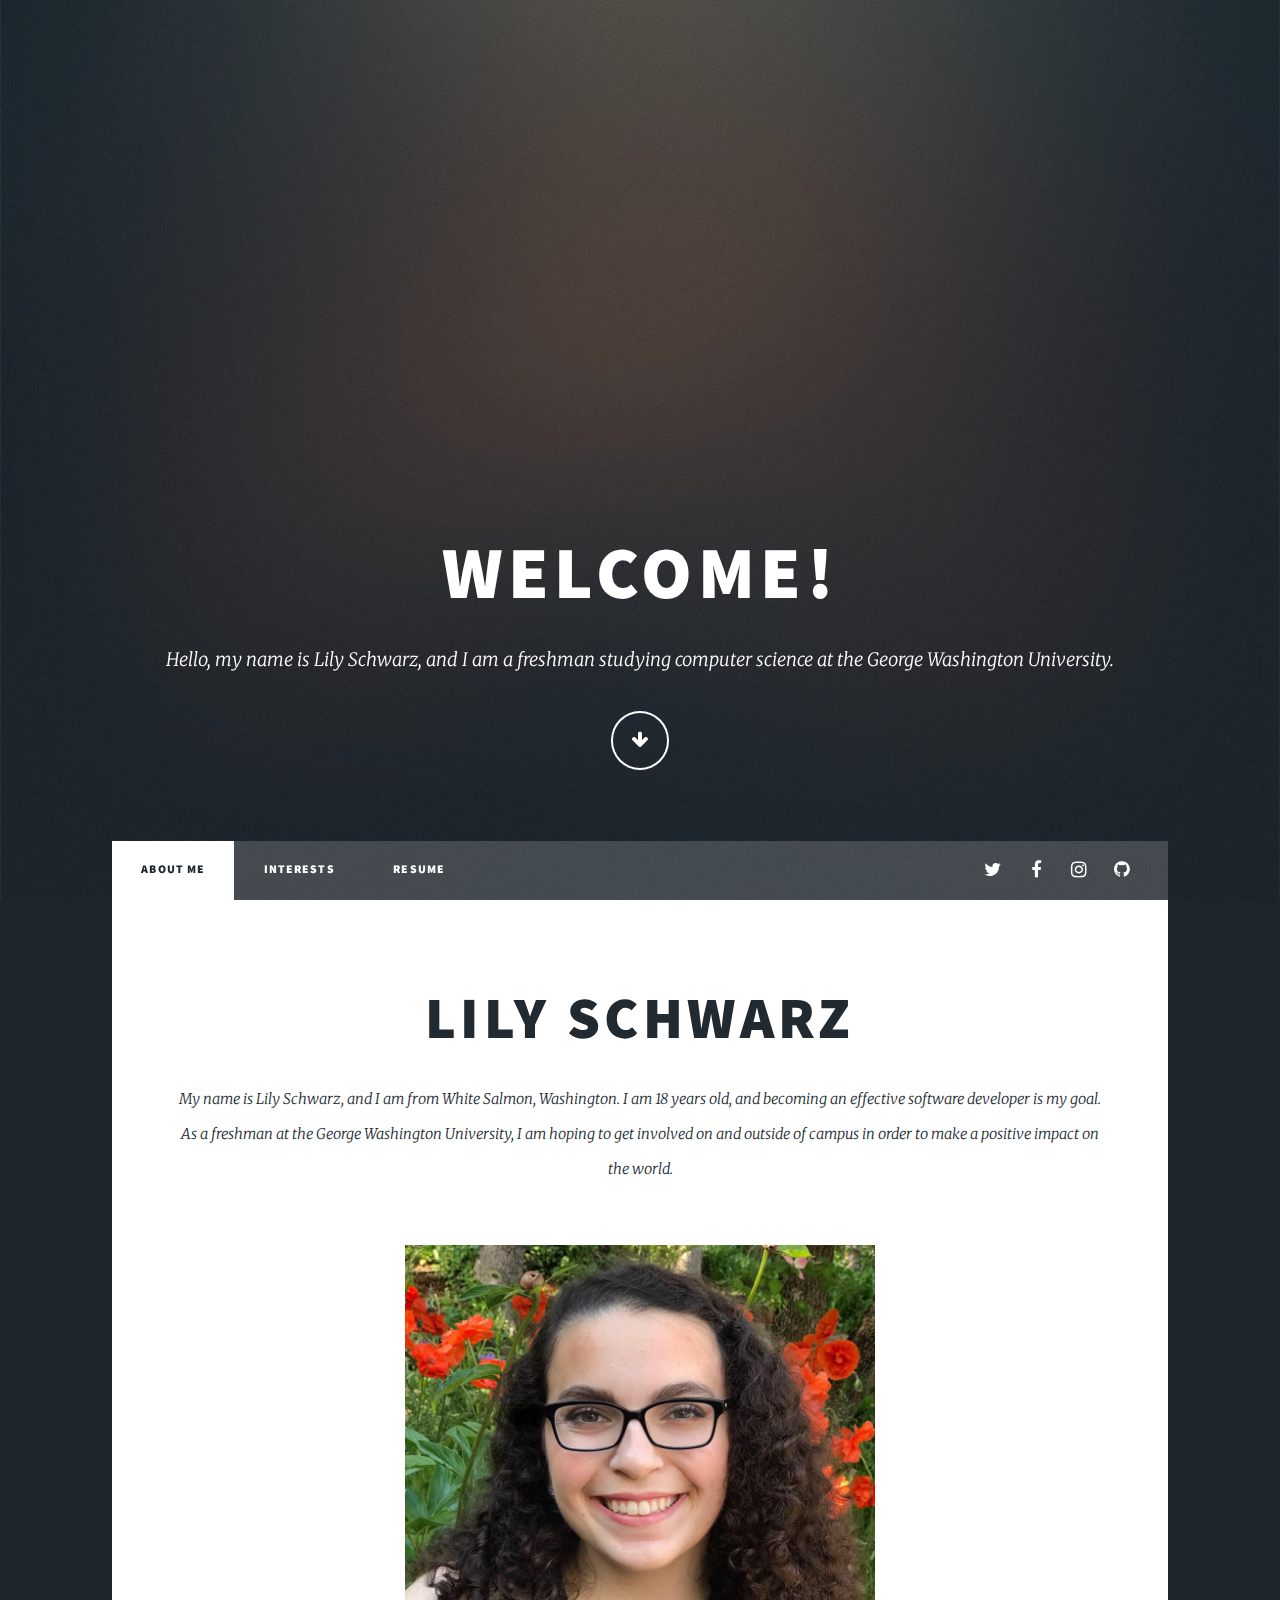
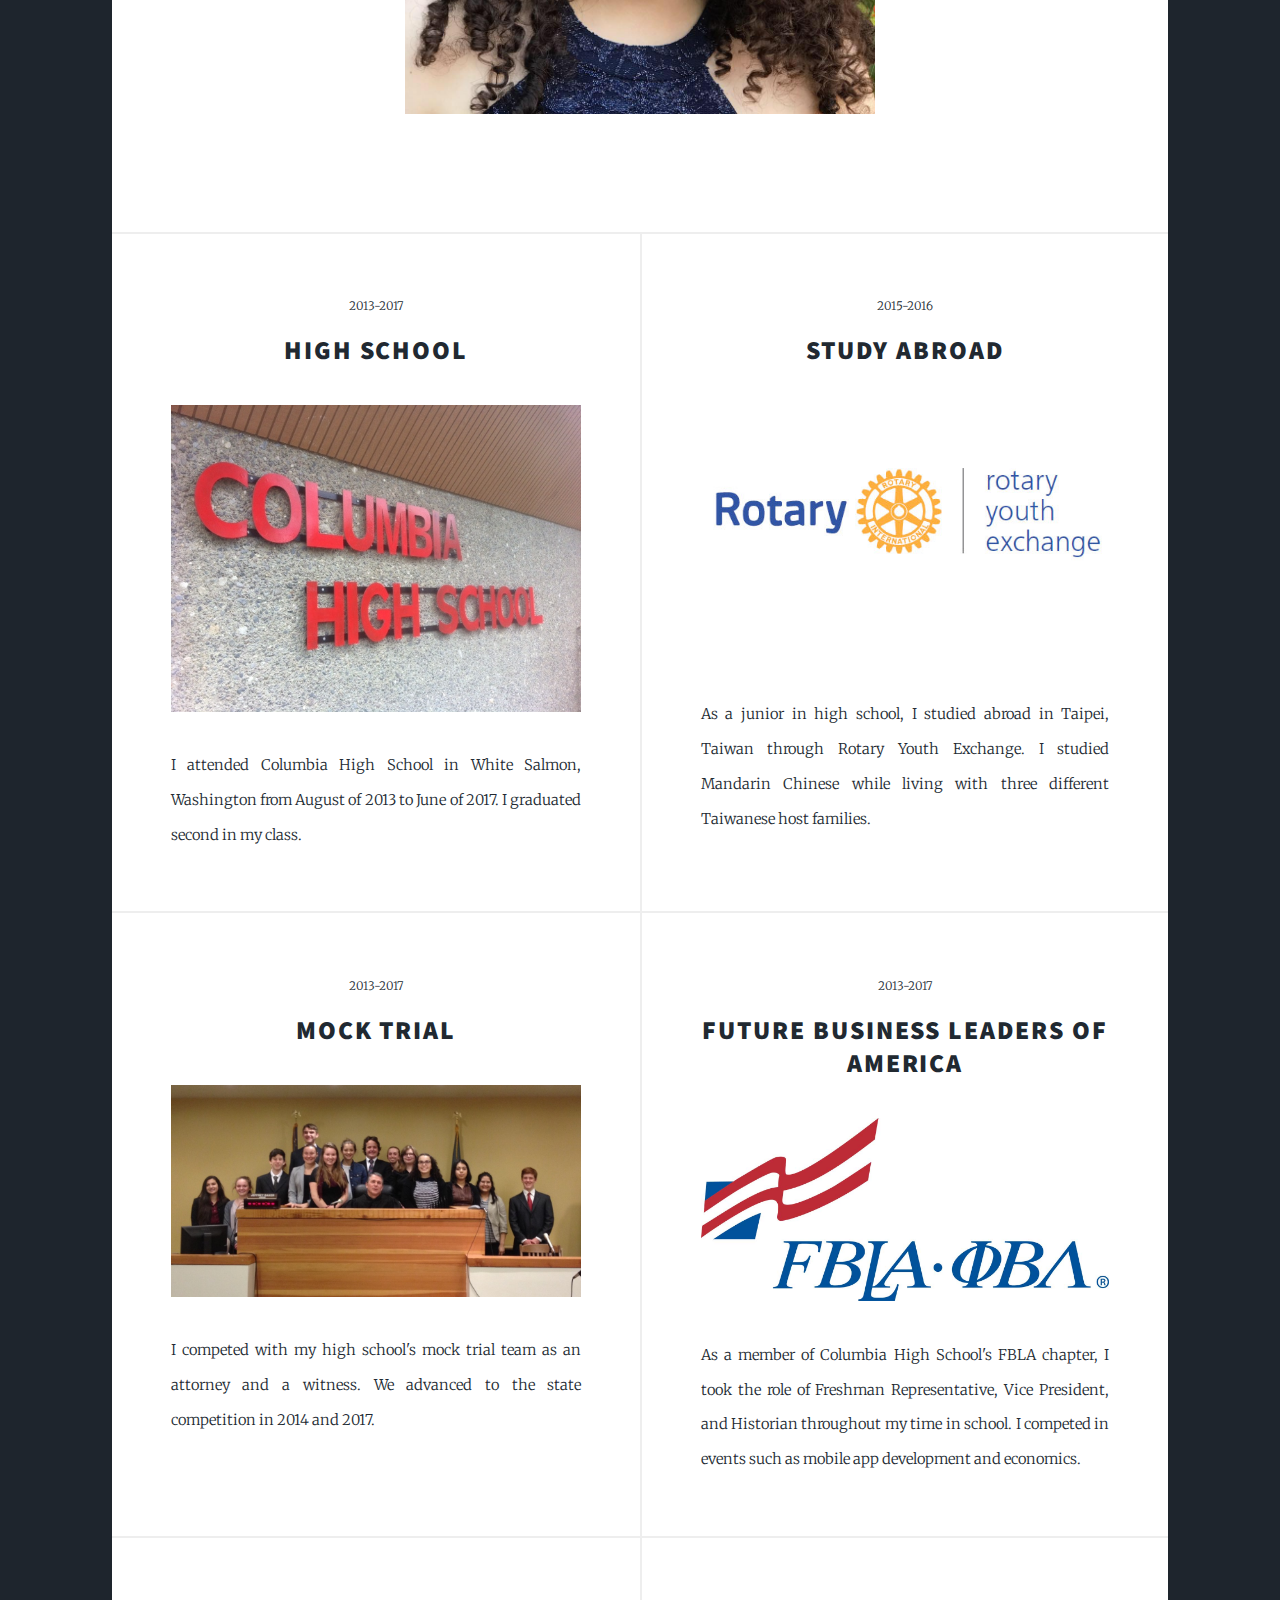
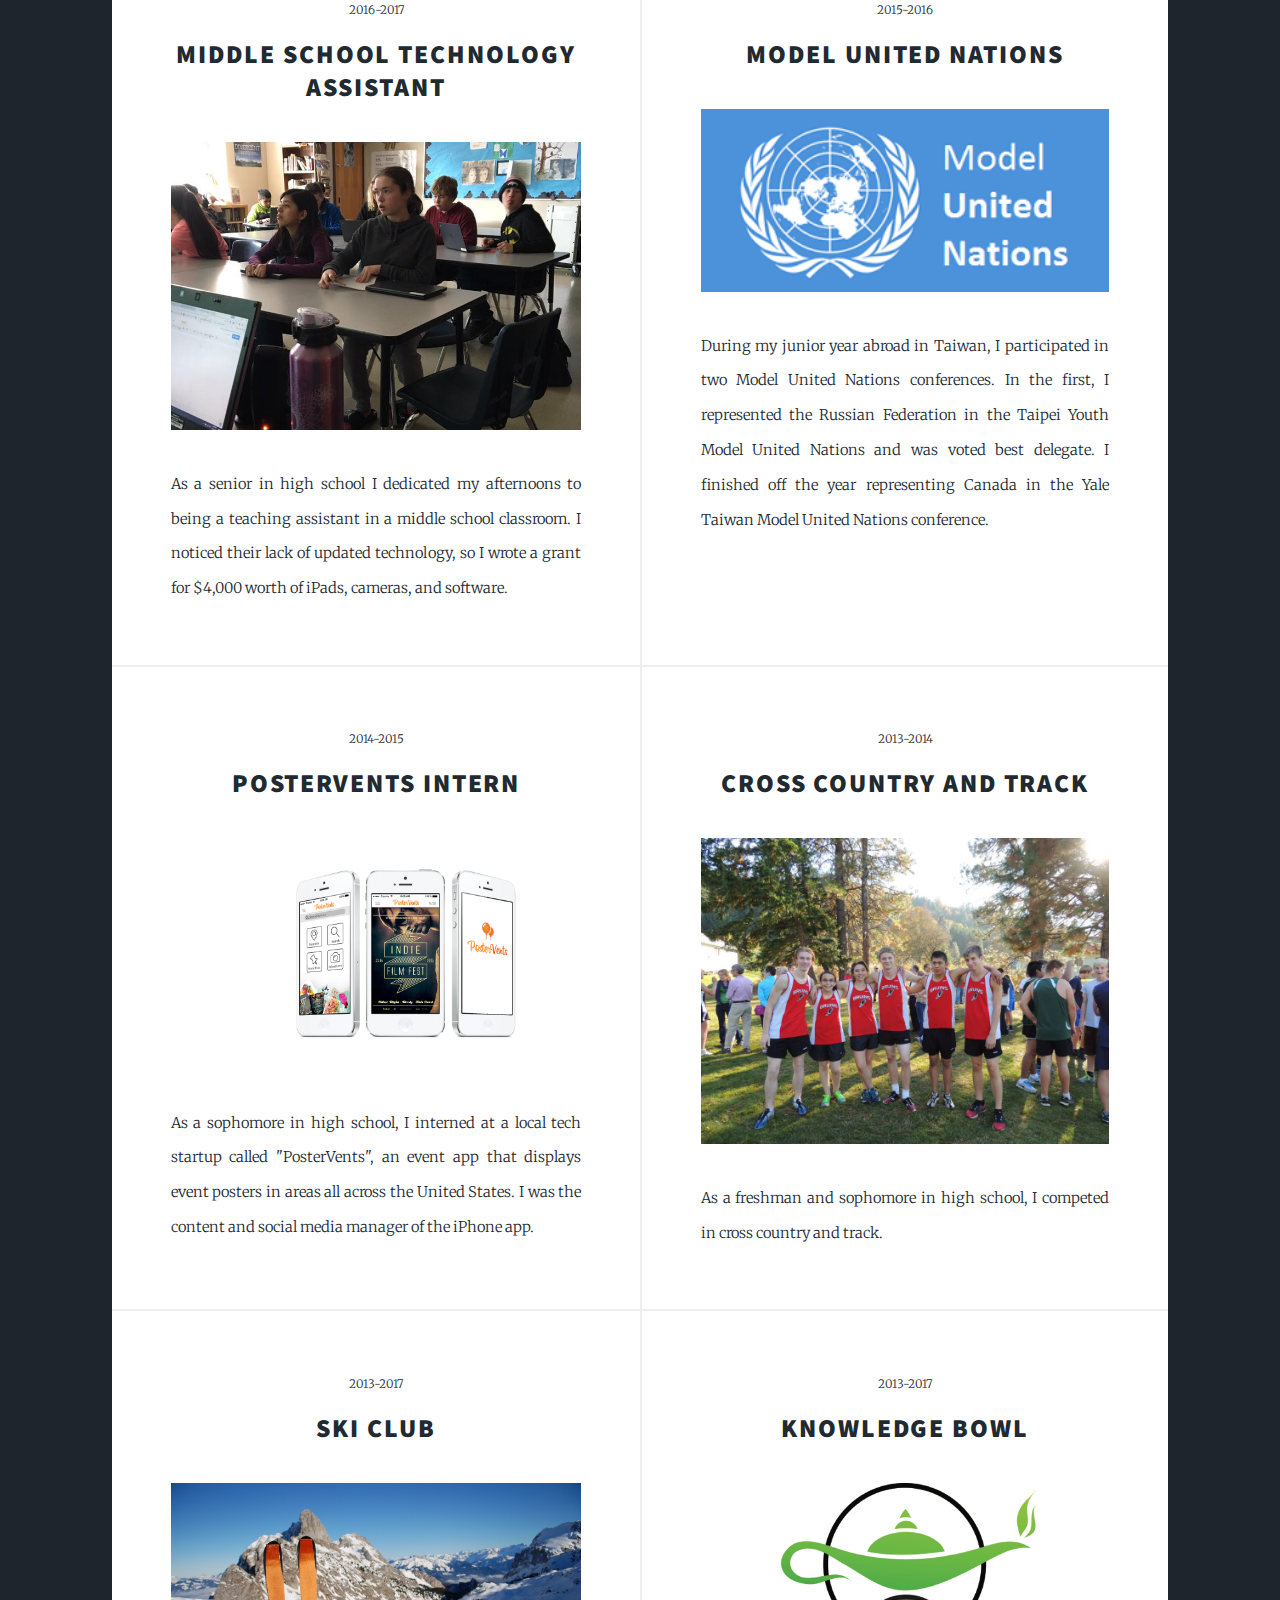
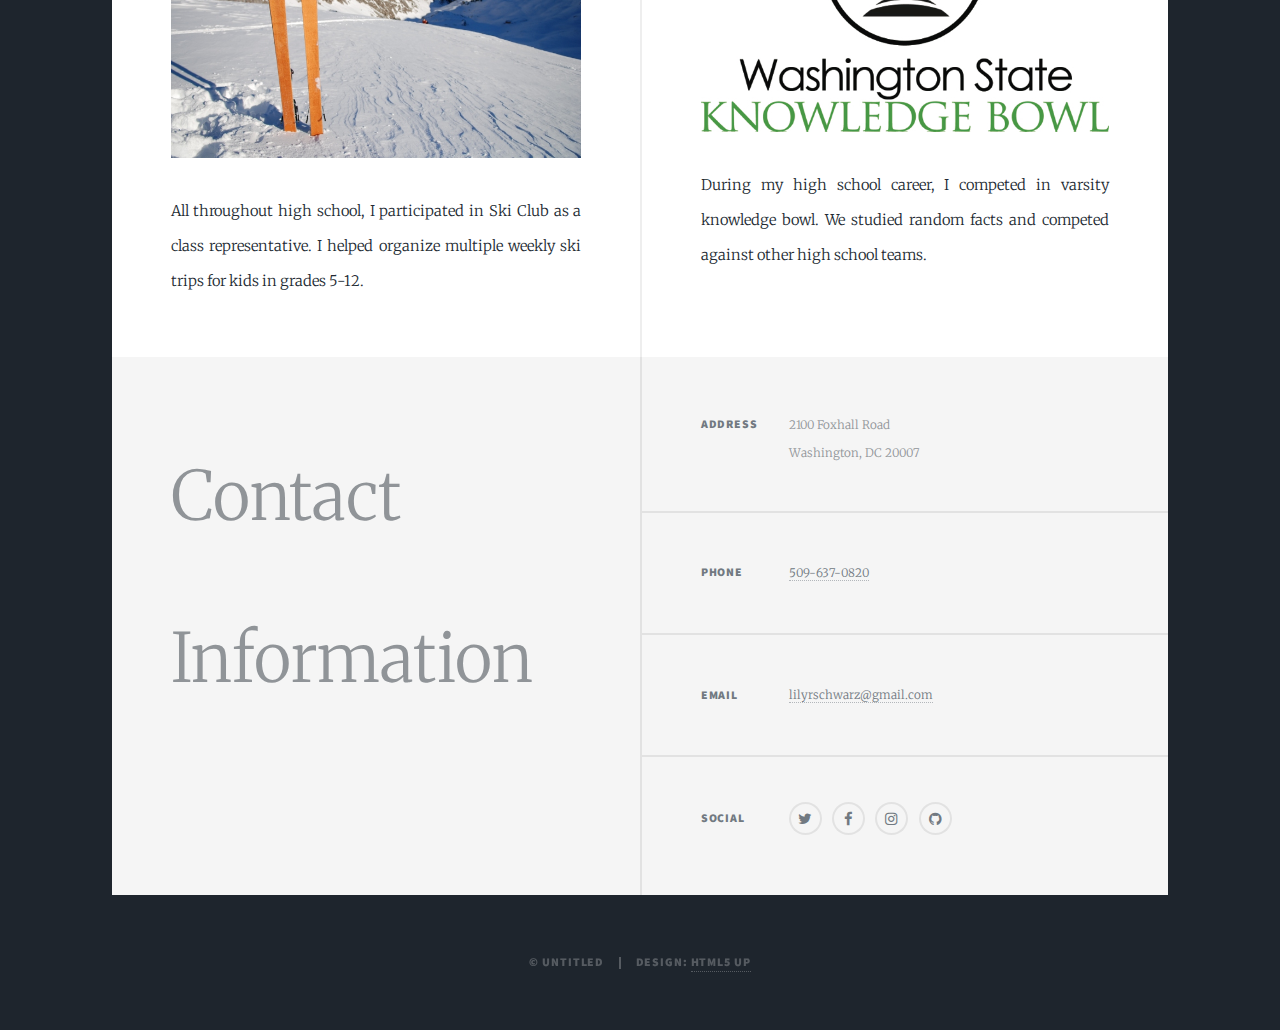
==== html5up-massively/index.html @ 1a3a8f2e "First Website Upload" ====
<!DOCTYPE HTML>
<!--
	Massively by HTML5 UP
	html5up.net | @ajlkn
	Free for personal and commercial use under the CCA 3.0 license (html5up.net/license)
-->
<html>
	<head>
		<title>Lily Schwarz</title>
		<meta charset="utf-8" />
		<meta name="viewport" content="width=device-width, initial-scale=1, user-scalable=no" />
		<link rel="stylesheet" href="assets/css/main.css" />
		<noscript><link rel="stylesheet" href="assets/css/noscript.css" /></noscript>
		
				
	</head>
	<body class="is-loading">

		<!-- Wrapper -->
			<div id="wrapper" class="fade-in">

				<!-- Intro -->
					<div id="intro">
						<h1>Welcome!</h1>
						<p>Hello, my name is Lily Schwarz, and I am a freshman studying computer science at the George Washington University.<a href="https://html5up.net/license"></a></p>
						<ul class="actions">
							<li><a href="#header" class="button icon solo fa-arrow-down scrolly">Continue</a></li>
						</ul>
					</div>

				<!-- Header -->
					<header id="header">
						<a href="index.html" class="logo">Who am I?</a>
					</header>

				<!-- Nav -->
					<nav id="nav">
						<ul class="links">
							<li class="active"><a href="index.html">About Me</a></li>
							<li><a href="generic.html">Interests</a></li>
							<li><a href="elements.html">Resume</a></li>
						</ul>
						<ul class="icons">
							<li><a href="https://twitter.com/lilyrschwarz" class="icon fa-twitter"><span class="label">Twitter</span></a></li>
							<li><a href="https://www.facebook.com/lily.schwarz.35" class="icon fa-facebook"><span class="label">Facebook</span></a></li>
							<li><a href="https://www.instagram.com/lilyrschwarz/?hl=en" class="icon fa-instagram"><span class="label">Instagram</span></a></li>
							<li><a href="https://github.com/lilyrschwarz" class="icon fa-github"><span class="label">GitHub</span></a></li>
						</ul>
					</nav>

				<!-- Main -->
					<div id="main">

						<!-- Featured Post -->
							<article class="post featured">
								<header class="major">
									<!--<span class="date">September, 2017</span>-->
									<h2><a href="#">Lily Schwarz</a></h2>
									<p>My name is Lily Schwarz, and I am from White Salmon, Washington. I am 18 years old, and becoming an effective software developer is my goal. As a freshman at the George Washington University, I am hoping to get involved on and outside of campus in order to make a positive impact on the world. </p>
								</header>
								<a class="image main"><img src="images/18555902_1770286959654144_8986091150123698591_n.jpg" /></a>
								<ul class="actions">
								</ul>
							</article>

						<!-- Posts -->
							<section class="posts">
								<article>
									<header>
										<span class="date">2013-2017</span>
										<h2><a href="http://columbia.wsvsd.org/">High School</a></h2>
									</header>
									<a href="http://columbia.wsvsd.org/" class="image fit"><img src="images/ColumbiaHighSchool.jpg"  /></a>
									<p>I attended Columbia High School in White Salmon, Washington from August of 2013 to June of 2017. I graduated second in my class.</p>
									<!--<ul class="actions">
										<li><a href="#" class="button">Full Story</a></li>
									</ul>-->
								</article>
								<article>
									<header>
										<span class="date">2015-2016</span>
										<h2><a href="https://www.rotary.org/en/our-programs/youth-exchanges">Study Abroad</a></h2>
									</header>
									<p><br></p>
									<a href="https://www.rotary.org/en/our-programs/youth-exchanges" class="image fit"><img src="images/new-branding-thin.jpg" /></a>
									<p><br><br></p>
									<p>As a junior in high school, I studied abroad in Taipei, Taiwan through Rotary Youth Exchange. I studied Mandarin Chinese while living with three different Taiwanese host families.</p>
									<!--<ul class="actions">
										<li><a href="#" class="button">Full Story</a></li>
									</ul>-->
								</article>
								<article>
									<header>
										<span class="date">2013-2017</span>
										<h2><a >Mock Trial</h2>
									</header>
									<a  class="image fit"><img src="images/MockTrialGroup.jpg" /></a>
									<p>I competed with my high school's mock trial team as an attorney and a witness. We advanced to the state competition in 2014 and 2017.</p>
									<!--<ul class="actions">
										<li><a href="#" class="button">Full Story</a></li>
									</ul>-->
								</article>
								<article>
									<header>
										<span class="date">2013-2017</span>
										<h2><a>Future Business Leaders of America</a></h2>
									</header>
									<a class="image fit"><img src="images/FBLA-PBL-Full-Color-web.jpg" /></a>
									<p>As a member of Columbia High School's FBLA chapter, I took the role of Freshman Representative, Vice President, and Historian throughout my time in school. I competed in events such as mobile app development and economics.</p>
									<!--<ul class="actions">
										<li><a href="#" class="button">Full Story</a></li>
									</ul>-->
								</article>
								<article>
									<header>
										<span class="date">2016-2017</span>
										<h2><a>Middle School Technology Assistant</a></h2>
									</header>
									<a  class="image fit"><img src="images/middleschoolteaching.jpg" alt="" /></a>
									<p>As a senior in high school I dedicated my afternoons to being a teaching assistant in a middle school classroom. I noticed their lack of updated technology, so I wrote a grant for $4,000 worth of iPads, cameras, and software.</p>
									<!--<ul class="actions">
										<li><a href="#" class="button">Full Story</a></li>
									</ul>-->
								</article>
								<article>
									<header>
										<span class="date">2015-2016</span>
										<h2><a >Model United Nations</a></h2>
									</header>
									<p></p>
									<a  class="image fit"><img src="images/united-nations.png" alt="" /></a>
									<p><p>
									<p>During my junior year abroad in Taiwan, I participated in two Model United Nations conferences. In the first, I represented the Russian Federation in the Taipei Youth Model United Nations and was voted best delegate. I finished off the year representing Canada in the Yale Taiwan Model United Nations conference.</p>
									<!--<ul class="actions">
										<li><a href="#" class="button">Full Story</a></li>
									</ul>-->
								</article>
								<article>
									<header>
										<span class="date">2014-2015</span>
										<h2><a >PosterVents Intern</h2>
									</header>
									<a  class="image fit"><img src="images/PosterVentspic.jpg" /></a>
									<p>As a sophomore in high school, I interned at a local tech startup called "PosterVents", an event app that displays event posters in areas all across the United States. I was the content and social media manager of the iPhone app.</p>
									<!--<ul class="actions">
										<li><a href="#" class="button">Full Story</a></li>
									</ul>-->
								</article>
								<article>
									<header>
										<span class="date">2013-2014</span>
										<h2><a>Cross Country and Track</a></h2>
									</header>
									<a class="image fit"><img src="images/IMG_9644.jpg" /></a>
									<p>As a freshman and sophomore in high school, I competed in cross country and track.</p>
									<!--<ul class="actions">
										<li><a href="#" class="button">Full Story</a></li>
									</ul>-->
								</article>
									<article>
									<header>
										<span class="date">2013-2017</span>
										<h2><a >Ski Club</h2>
									</header>
									<a  class="image fit"><img src="images/3474060156_db80e4c3f0_o.jpg" /></a>
									<p>All throughout high school, I participated in Ski Club as a class representative. I helped organize multiple weekly ski trips for kids in grades 5-12.</p>
									<!--<ul class="actions">
										<li><a href="#" class="button">Full Story</a></li>
									</ul>-->
								</article>
								<article>
									<header>
										<span class="date">2013-2017</span>
										<h2><a>Knowledge Bowl</a></h2>
									</header>
									<a class="image fit"><img src="images/WA_State_KB_Logo.jpg" /></a>
									<p>During my high school career, I competed in varsity knowledge bowl. We studied random facts and competed against other high school teams.</p>
									<!--<ul class="actions">
										<li><a href="#" class="button">Full Story</a></li>
									</ul>-->
								</article>
							</section>

						

					</div>

				<!-- Footer -->
					<footer id="footer">
						<section>
							<!--<form method="post" action="#">
								<div class="field">
									<label for="name">Name</label>
									<input type="text" name="name" id="name" />
								</div>
								<div class="field" href="mailto:lilyrschwarz@gmail.com>
									<label for="email">Email</label>
									<input type="text" name="email" id="email" />
								</div>
								<div class="field">
									<label for="message">Message</label>
									<textarea name="message" id="message" rows="3"></textarea>
								</div>
								<ul class="actions">
									<li><input type="submit" value="Send Message" /></li>
								</ul>
							</form>-->
							<p style="font-size:68px">Contact<br> Information</p>
						</section>
						<section class="split contact">
							<section class="alt">
								<h3>Address</h3>
								<p>2100 Foxhall Road<br />
								Washington, DC 20007</p>
							</section>
							<section>
								<h3>Phone</h3>
								<p><a href="#">509-637-0820</a></p>
							</section>
							<section>
								<h3>Email</h3>
								<p><a href="#">lilyrschwarz@gmail.com</a></p>
							</section>
							<section>
								<h3>Social</h3>
								<ul class="icons alt">
									<li><a href="https://twitter.com/lilyrschwarz" class="icon alt fa-twitter"><span class="label">Twitter</span></a></li>
									<li><a href="https://www.facebook.com/lily.schwarz.35" class="icon alt fa-facebook"><span class="label">Facebook</span></a></li>
									<li><a href="https://www.instagram.com/lilyrschwarz/?hl=en" class="icon alt fa-instagram"><span class="label">Instagram</span></a></li>
									<li><a href="https://github.com/lilyrschwarz" class="icon alt fa-github"><span class="label">GitHub</span></a></li>
								</ul>
							</section>
						</section>
					</footer>

				<!-- Copyright -->
					<div id="copyright">
						<ul><li>&copy; Untitled</li><li>Design: <a href="https://html5up.net">HTML5 UP</a></li></ul>
					</div>

			</div>

		<!-- Scripts -->
			<script src="assets/js/jquery.min.js"></script>
			<script src="assets/js/jquery.scrollex.min.js"></script>
			<script src="assets/js/jquery.scrolly.min.js"></script>
			<script src="assets/js/skel.min.js"></script>
			<script src="assets/js/util.js"></script>
			<script src="assets/js/main.js"></script>

	</body>
</html>
---- html5up-massively/assets/css/main.css ----
@import url(font-awesome.min.css);
@import url("https://fonts.googleapis.com/css?family=Merriweather:300,700,300italic,700italic|Source+Sans+Pro:900");

/*
	Massively by HTML5 UP
	html5up.net | @ajlkn
	Free for personal and commercial use under the CCA 3.0 license (html5up.net/license)
*/

/* Reset */

	html, body, div, span, applet, object, iframe, h1, h2, h3, h4, h5, h6, p, blockquote, pre, a, abbr, acronym, address, big, cite, code, del, dfn, em, img, ins, kbd, q, s, samp, small, strike, strong, sub, sup, tt, var, b, u, i, center, dl, dt, dd, ol, ul, li, fieldset, form, label, legend, table, caption, tbody, tfoot, thead, tr, th, td, article, aside, canvas, details, embed, figure, figcaption, footer, header, hgroup, menu, nav, output, ruby, section, summary, time, mark, audio, video {
		margin: 0;
		padding: 0;
		border: 0;
		font-size: 100%;
		font: inherit;
		vertical-align: baseline;
	}

	article, aside, details, figcaption, figure, footer, header, hgroup, menu, nav, section {
		display: block;
	}

	body {
		line-height: 1;
	}

	ol, ul {
		list-style: none;
	}

	blockquote, q {
		quotes: none;
	}

	blockquote:before, blockquote:after, q:before, q:after {
		content: '';
		content: none;
	}

	table {
		border-collapse: collapse;
		border-spacing: 0;
	}

	body {
		-webkit-text-size-adjust: none;
	}

/* Box Model */

	*, *:before, *:after {
		-moz-box-sizing: border-box;
		-webkit-box-sizing: border-box;
		box-sizing: border-box;
	}

/* Grid */

	.row {
		border-bottom: solid 1px transparent;
		-moz-box-sizing: border-box;
		-webkit-box-sizing: border-box;
		box-sizing: border-box;
	}

	.row > * {
		float: left;
		-moz-box-sizing: border-box;
		-webkit-box-sizing: border-box;
		box-sizing: border-box;
	}

	.row:after, .row:before {
		content: '';
		display: block;
		clear: both;
		height: 0;
	}

	.row.uniform > * > :first-child {
		margin-top: 0;
	}

	.row.uniform > * > :last-child {
		margin-bottom: 0;
	}

	.row.\30 \25 > * {
		padding: 0 0 0 0rem;
	}

	.row.\30 \25 {
		margin: 0 0 -1px 0rem;
	}

	.row.uniform.\30 \25 > * {
		padding: 0rem 0 0 0rem;
	}

	.row.uniform.\30 \25 {
		margin: 0rem 0 -1px 0rem;
	}

	.row > * {
		padding: 0 0 0 1.5rem;
	}

	.row {
		margin: 0 0 -1px -1.5rem;
	}

	.row.uniform > * {
		padding: 1.5rem 0 0 1.5rem;
	}

	.row.uniform {
		margin: -1.5rem 0 -1px -1.5rem;
	}

	.row.\32 00\25 > * {
		padding: 0 0 0 3rem;
	}

	.row.\32 00\25 {
		margin: 0 0 -1px -3rem;
	}

	.row.uniform.\32 00\25 > * {
		padding: 3rem 0 0 3rem;
	}

	.row.uniform.\32 00\25 {
		margin: -3rem 0 -1px -3rem;
	}

	.row.\31 50\25 > * {
		padding: 0 0 0 2.25rem;
	}

	.row.\31 50\25 {
		margin: 0 0 -1px -2.25rem;
	}

	.row.uniform.\31 50\25 > * {
		padding: 2.25rem 0 0 2.25rem;
	}

	.row.uniform.\31 50\25 {
		margin: -2.25rem 0 -1px -2.25rem;
	}

	.row.\35 0\25 > * {
		padding: 0 0 0 0.75rem;
	}

	.row.\35 0\25 {
		margin: 0 0 -1px -0.75rem;
	}

	.row.uniform.\35 0\25 > * {
		padding: 0.75rem 0 0 0.75rem;
	}

	.row.uniform.\35 0\25 {
		margin: -0.75rem 0 -1px -0.75rem;
	}

	.row.\32 5\25 > * {
		padding: 0 0 0 0.375rem;
	}

	.row.\32 5\25 {
		margin: 0 0 -1px -0.375rem;
	}

	.row.uniform.\32 5\25 > * {
		padding: 0.375rem 0 0 0.375rem;
	}

	.row.uniform.\32 5\25 {
		margin: -0.375rem 0 -1px -0.375rem;
	}

	.\31 2u, .\31 2u\24 {
		width: 100%;
		clear: none;
		margin-left: 0;
	}

	.\31 1u, .\31 1u\24 {
		width: 91.6666666667%;
		clear: none;
		margin-left: 0;
	}

	.\31 0u, .\31 0u\24 {
		width: 83.3333333333%;
		clear: none;
		margin-left: 0;
	}

	.\39 u, .\39 u\24 {
		width: 75%;
		clear: none;
		margin-left: 0;
	}

	.\38 u, .\38 u\24 {
		width: 66.6666666667%;
		clear: none;
		margin-left: 0;
	}

	.\37 u, .\37 u\24 {
		width: 58.3333333333%;
		clear: none;
		margin-left: 0;
	}

	.\36 u, .\36 u\24 {
		width: 50%;
		clear: none;
		margin-left: 0;
	}

	.\35 u, .\35 u\24 {
		width: 41.6666666667%;
		clear: none;
		margin-left: 0;
	}

	.\34 u, .\34 u\24 {
		width: 33.3333333333%;
		clear: none;
		margin-left: 0;
	}

	.\33 u, .\33 u\24 {
		width: 25%;
		clear: none;
		margin-left: 0;
	}

	.\32 u, .\32 u\24 {
		width: 16.6666666667%;
		clear: none;
		margin-left: 0;
	}

	.\31 u, .\31 u\24 {
		width: 8.3333333333%;
		clear: none;
		margin-left: 0;
	}

	.\31 2u\24 + *,
	.\31 1u\24 + *,
	.\31 0u\24 + *,
	.\39 u\24 + *,
	.\38 u\24 + *,
	.\37 u\24 + *,
	.\36 u\24 + *,
	.\35 u\24 + *,
	.\34 u\24 + *,
	.\33 u\24 + *,
	.\32 u\24 + *,
	.\31 u\24 + * {
		clear: left;
	}

	.\-11u {
		margin-left: 91.66667%;
	}

	.\-10u {
		margin-left: 83.33333%;
	}

	.\-9u {
		margin-left: 75%;
	}

	.\-8u {
		margin-left: 66.66667%;
	}

	.\-7u {
		margin-left: 58.33333%;
	}

	.\-6u {
		margin-left: 50%;
	}

	.\-5u {
		margin-left: 41.66667%;
	}

	.\-4u {
		margin-left: 33.33333%;
	}

	.\-3u {
		margin-left: 25%;
	}

	.\-2u {
		margin-left: 16.66667%;
	}

	.\-1u {
		margin-left: 8.33333%;
	}

	@media screen and (max-width: 1680px) {

		.row > * {
			padding: 0 0 0 1.5rem;
		}

		.row {
			margin: 0 0 -1px -1.5rem;
		}

		.row.uniform > * {
			padding: 1.5rem 0 0 1.5rem;
		}

		.row.uniform {
			margin: -1.5rem 0 -1px -1.5rem;
		}

		.row.\32 00\25 > * {
			padding: 0 0 0 3rem;
		}

		.row.\32 00\25 {
			margin: 0 0 -1px -3rem;
		}

		.row.uniform.\32 00\25 > * {
			padding: 3rem 0 0 3rem;
		}

		.row.uniform.\32 00\25 {
			margin: -3rem 0 -1px -3rem;
		}

		.row.\31 50\25 > * {
			padding: 0 0 0 2.25rem;
		}

		.row.\31 50\25 {
			margin: 0 0 -1px -2.25rem;
		}

		.row.uniform.\31 50\25 > * {
			padding: 2.25rem 0 0 2.25rem;
		}

		.row.uniform.\31 50\25 {
			margin: -2.25rem 0 -1px -2.25rem;
		}

		.row.\35 0\25 > * {
			padding: 0 0 0 0.75rem;
		}

		.row.\35 0\25 {
			margin: 0 0 -1px -0.75rem;
		}

		.row.uniform.\35 0\25 > * {
			padding: 0.75rem 0 0 0.75rem;
		}

		.row.uniform.\35 0\25 {
			margin: -0.75rem 0 -1px -0.75rem;
		}

		.row.\32 5\25 > * {
			padding: 0 0 0 0.375rem;
		}

		.row.\32 5\25 {
			margin: 0 0 -1px -0.375rem;
		}

		.row.uniform.\32 5\25 > * {
			padding: 0.375rem 0 0 0.375rem;
		}

		.row.uniform.\32 5\25 {
			margin: -0.375rem 0 -1px -0.375rem;
		}

		.\31 2u\28xlarge\29, .\31 2u\24\28xlarge\29 {
			width: 100%;
			clear: none;
			margin-left: 0;
		}

		.\31 1u\28xlarge\29, .\31 1u\24\28xlarge\29 {
			width: 91.6666666667%;
			clear: none;
			margin-left: 0;
		}

		.\31 0u\28xlarge\29, .\31 0u\24\28xlarge\29 {
			width: 83.3333333333%;
			clear: none;
			margin-left: 0;
		}

		.\39 u\28xlarge\29, .\39 u\24\28xlarge\29 {
			width: 75%;
			clear: none;
			margin-left: 0;
		}

		.\38 u\28xlarge\29, .\38 u\24\28xlarge\29 {
			width: 66.6666666667%;
			clear: none;
			margin-left: 0;
		}

		.\37 u\28xlarge\29, .\37 u\24\28xlarge\29 {
			width: 58.3333333333%;
			clear: none;
			margin-left: 0;
		}

		.\36 u\28xlarge\29, .\36 u\24\28xlarge\29 {
			width: 50%;
			clear: none;
			margin-left: 0;
		}

		.\35 u\28xlarge\29, .\35 u\24\28xlarge\29 {
			width: 41.6666666667%;
			clear: none;
			margin-left: 0;
		}

		.\34 u\28xlarge\29, .\34 u\24\28xlarge\29 {
			width: 33.3333333333%;
			clear: none;
			margin-left: 0;
		}

		.\33 u\28xlarge\29, .\33 u\24\28xlarge\29 {
			width: 25%;
			clear: none;
			margin-left: 0;
		}

		.\32 u\28xlarge\29, .\32 u\24\28xlarge\29 {
			width: 16.6666666667%;
			clear: none;
			margin-left: 0;
		}

		.\31 u\28xlarge\29, .\31 u\24\28xlarge\29 {
			width: 8.3333333333%;
			clear: none;
			margin-left: 0;
		}

		.\31 2u\24\28xlarge\29 + *,
		.\31 1u\24\28xlarge\29 + *,
		.\31 0u\24\28xlarge\29 + *,
		.\39 u\24\28xlarge\29 + *,
		.\38 u\24\28xlarge\29 + *,
		.\37 u\24\28xlarge\29 + *,
		.\36 u\24\28xlarge\29 + *,
		.\35 u\24\28xlarge\29 + *,
		.\34 u\24\28xlarge\29 + *,
		.\33 u\24\28xlarge\29 + *,
		.\32 u\24\28xlarge\29 + *,
		.\31 u\24\28xlarge\29 + * {
			clear: left;
		}

		.\-11u\28xlarge\29 {
			margin-left: 91.66667%;
		}

		.\-10u\28xlarge\29 {
			margin-left: 83.33333%;
		}

		.\-9u\28xlarge\29 {
			margin-left: 75%;
		}

		.\-8u\28xlarge\29 {
			margin-left: 66.66667%;
		}

		.\-7u\28xlarge\29 {
			margin-left: 58.33333%;
		}

		.\-6u\28xlarge\29 {
			margin-left: 50%;
		}

		.\-5u\28xlarge\29 {
			margin-left: 41.66667%;
		}

		.\-4u\28xlarge\29 {
			margin-left: 33.33333%;
		}

		.\-3u\28xlarge\29 {
			margin-left: 25%;
		}

		.\-2u\28xlarge\29 {
			margin-left: 16.66667%;
		}

		.\-1u\28xlarge\29 {
			margin-left: 8.33333%;
		}

	}

	@media screen and (max-width: 1280px) {

		.row > * {
			padding: 0 0 0 1.5rem;
		}

		.row {
			margin: 0 0 -1px -1.5rem;
		}

		.row.uniform > * {
			padding: 1.5rem 0 0 1.5rem;
		}

		.row.uniform {
			margin: -1.5rem 0 -1px -1.5rem;
		}

		.row.\32 00\25 > * {
			padding: 0 0 0 3rem;
		}

		.row.\32 00\25 {
			margin: 0 0 -1px -3rem;
		}

		.row.uniform.\32 00\25 > * {
			padding: 3rem 0 0 3rem;
		}

		.row.uniform.\32 00\25 {
			margin: -3rem 0 -1px -3rem;
		}

		.row.\31 50\25 > * {
			padding: 0 0 0 2.25rem;
		}

		.row.\31 50\25 {
			margin: 0 0 -1px -2.25rem;
		}

		.row.uniform.\31 50\25 > * {
			padding: 2.25rem 0 0 2.25rem;
		}

		.row.uniform.\31 50\25 {
			margin: -2.25rem 0 -1px -2.25rem;
		}

		.row.\35 0\25 > * {
			padding: 0 0 0 0.75rem;
		}

		.row.\35 0\25 {
			margin: 0 0 -1px -0.75rem;
		}

		.row.uniform.\35 0\25 > * {
			padding: 0.75rem 0 0 0.75rem;
		}

		.row.uniform.\35 0\25 {
			margin: -0.75rem 0 -1px -0.75rem;
		}

		.row.\32 5\25 > * {
			padding: 0 0 0 0.375rem;
		}

		.row.\32 5\25 {
			margin: 0 0 -1px -0.375rem;
		}

		.row.uniform.\32 5\25 > * {
			padding: 0.375rem 0 0 0.375rem;
		}

		.row.uniform.\32 5\25 {
			margin: -0.375rem 0 -1px -0.375rem;
		}

		.\31 2u\28large\29, .\31 2u\24\28large\29 {
			width: 100%;
			clear: none;
			margin-left: 0;
		}

		.\31 1u\28large\29, .\31 1u\24\28large\29 {
			width: 91.6666666667%;
			clear: none;
			margin-left: 0;
		}

		.\31 0u\28large\29, .\31 0u\24\28large\29 {
			width: 83.3333333333%;
			clear: none;
			margin-left: 0;
		}

		.\39 u\28large\29, .\39 u\24\28large\29 {
			width: 75%;
			clear: none;
			margin-left: 0;
		}

		.\38 u\28large\29, .\38 u\24\28large\29 {
			width: 66.6666666667%;
			clear: none;
			margin-left: 0;
		}

		.\37 u\28large\29, .\37 u\24\28large\29 {
			width: 58.3333333333%;
			clear: none;
			margin-left: 0;
		}

		.\36 u\28large\29, .\36 u\24\28large\29 {
			width: 50%;
			clear: none;
			margin-left: 0;
		}

		.\35 u\28large\29, .\35 u\24\28large\29 {
			width: 41.6666666667%;
			clear: none;
			margin-left: 0;
		}

		.\34 u\28large\29, .\34 u\24\28large\29 {
			width: 33.3333333333%;
			clear: none;
			margin-left: 0;
		}

		.\33 u\28large\29, .\33 u\24\28large\29 {
			width: 25%;
			clear: none;
			margin-left: 0;
		}

		.\32 u\28large\29, .\32 u\24\28large\29 {
			width: 16.6666666667%;
			clear: none;
			margin-left: 0;
		}

		.\31 u\28large\29, .\31 u\24\28large\29 {
			width: 8.3333333333%;
			clear: none;
			margin-left: 0;
		}

		.\31 2u\24\28large\29 + *,
		.\31 1u\24\28large\29 + *,
		.\31 0u\24\28large\29 + *,
		.\39 u\24\28large\29 + *,
		.\38 u\24\28large\29 + *,
		.\37 u\24\28large\29 + *,
		.\36 u\24\28large\29 + *,
		.\35 u\24\28large\29 + *,
		.\34 u\24\28large\29 + *,
		.\33 u\24\28large\29 + *,
		.\32 u\24\28large\29 + *,
		.\31 u\24\28large\29 + * {
			clear: left;
		}

		.\-11u\28large\29 {
			margin-left: 91.66667%;
		}

		.\-10u\28large\29 {
			margin-left: 83.33333%;
		}

		.\-9u\28large\29 {
			margin-left: 75%;
		}

		.\-8u\28large\29 {
			margin-left: 66.66667%;
		}

		.\-7u\28large\29 {
			margin-left: 58.33333%;
		}

		.\-6u\28large\29 {
			margin-left: 50%;
		}

		.\-5u\28large\29 {
			margin-left: 41.66667%;
		}

		.\-4u\28large\29 {
			margin-left: 33.33333%;
		}

		.\-3u\28large\29 {
			margin-left: 25%;
		}

		.\-2u\28large\29 {
			margin-left: 16.66667%;
		}

		.\-1u\28large\29 {
			margin-left: 8.33333%;
		}

	}

	@media screen and (max-width: 980px) {

		.row > * {
			padding: 0 0 0 1.5rem;
		}

		.row {
			margin: 0 0 -1px -1.5rem;
		}

		.row.uniform > * {
			padding: 1.5rem 0 0 1.5rem;
		}

		.row.uniform {
			margin: -1.5rem 0 -1px -1.5rem;
		}

		.row.\32 00\25 > * {
			padding: 0 0 0 3rem;
		}

		.row.\32 00\25 {
			margin: 0 0 -1px -3rem;
		}

		.row.uniform.\32 00\25 > * {
			padding: 3rem 0 0 3rem;
		}

		.row.uniform.\32 00\25 {
			margin: -3rem 0 -1px -3rem;
		}

		.row.\31 50\25 > * {
			padding: 0 0 0 2.25rem;
		}

		.row.\31 50\25 {
			margin: 0 0 -1px -2.25rem;
		}

		.row.uniform.\31 50\25 > * {
			padding: 2.25rem 0 0 2.25rem;
		}

		.row.uniform.\31 50\25 {
			margin: -2.25rem 0 -1px -2.25rem;
		}

		.row.\35 0\25 > * {
			padding: 0 0 0 0.75rem;
		}

		.row.\35 0\25 {
			margin: 0 0 -1px -0.75rem;
		}

		.row.uniform.\35 0\25 > * {
			padding: 0.75rem 0 0 0.75rem;
		}

		.row.uniform.\35 0\25 {
			margin: -0.75rem 0 -1px -0.75rem;
		}

		.row.\32 5\25 > * {
			padding: 0 0 0 0.375rem;
		}

		.row.\32 5\25 {
			margin: 0 0 -1px -0.375rem;
		}

		.row.uniform.\32 5\25 > * {
			padding: 0.375rem 0 0 0.375rem;
		}

		.row.uniform.\32 5\25 {
			margin: -0.375rem 0 -1px -0.375rem;
		}

		.\31 2u\28medium\29, .\31 2u\24\28medium\29 {
			width: 100%;
			clear: none;
			margin-left: 0;
		}

		.\31 1u\28medium\29, .\31 1u\24\28medium\29 {
			width: 91.6666666667%;
			clear: none;
			margin-left: 0;
		}

		.\31 0u\28medium\29, .\31 0u\24\28medium\29 {
			width: 83.3333333333%;
			clear: none;
			margin-left: 0;
		}

		.\39 u\28medium\29, .\39 u\24\28medium\29 {
			width: 75%;
			clear: none;
			margin-left: 0;
		}

		.\38 u\28medium\29, .\38 u\24\28medium\29 {
			width: 66.6666666667%;
			clear: none;
			margin-left: 0;
		}

		.\37 u\28medium\29, .\37 u\24\28medium\29 {
			width: 58.3333333333%;
			clear: none;
			margin-left: 0;
		}

		.\36 u\28medium\29, .\36 u\24\28medium\29 {
			width: 50%;
			clear: none;
			margin-left: 0;
		}

		.\35 u\28medium\29, .\35 u\24\28medium\29 {
			width: 41.6666666667%;
			clear: none;
			margin-left: 0;
		}

		.\34 u\28medium\29, .\34 u\24\28medium\29 {
			width: 33.3333333333%;
			clear: none;
			margin-left: 0;
		}

		.\33 u\28medium\29, .\33 u\24\28medium\29 {
			width: 25%;
			clear: none;
			margin-left: 0;
		}

		.\32 u\28medium\29, .\32 u\24\28medium\29 {
			width: 16.6666666667%;
			clear: none;
			margin-left: 0;
		}

		.\31 u\28medium\29, .\31 u\24\28medium\29 {
			width: 8.3333333333%;
			clear: none;
			margin-left: 0;
		}

		.\31 2u\24\28medium\29 + *,
		.\31 1u\24\28medium\29 + *,
		.\31 0u\24\28medium\29 + *,
		.\39 u\24\28medium\29 + *,
		.\38 u\24\28medium\29 + *,
		.\37 u\24\28medium\29 + *,
		.\36 u\24\28medium\29 + *,
		.\35 u\24\28medium\29 + *,
		.\34 u\24\28medium\29 + *,
		.\33 u\24\28medium\29 + *,
		.\32 u\24\28medium\29 + *,
		.\31 u\24\28medium\29 + * {
			clear: left;
		}

		.\-11u\28medium\29 {
			margin-left: 91.66667%;
		}

		.\-10u\28medium\29 {
			margin-left: 83.33333%;
		}

		.\-9u\28medium\29 {
			margin-left: 75%;
		}

		.\-8u\28medium\29 {
			margin-left: 66.66667%;
		}

		.\-7u\28medium\29 {
			margin-left: 58.33333%;
		}

		.\-6u\28medium\29 {
			margin-left: 50%;
		}

		.\-5u\28medium\29 {
			margin-left: 41.66667%;
		}

		.\-4u\28medium\29 {
			margin-left: 33.33333%;
		}

		.\-3u\28medium\29 {
			margin-left: 25%;
		}

		.\-2u\28medium\29 {
			margin-left: 16.66667%;
		}

		.\-1u\28medium\29 {
			margin-left: 8.33333%;
		}

	}

	@media screen and (max-width: 736px) {

		.row > * {
			padding: 0 0 0 1.5rem;
		}

		.row {
			margin: 0 0 -1px -1.5rem;
		}

		.row.uniform > * {
			padding: 1.5rem 0 0 1.5rem;
		}

		.row.uniform {
			margin: -1.5rem 0 -1px -1.5rem;
		}

		.row.\32 00\25 > * {
			padding: 0 0 0 3rem;
		}

		.row.\32 00\25 {
			margin: 0 0 -1px -3rem;
		}

		.row.uniform.\32 00\25 > * {
			padding: 3rem 0 0 3rem;
		}

		.row.uniform.\32 00\25 {
			margin: -3rem 0 -1px -3rem;
		}

		.row.\31 50\25 > * {
			padding: 0 0 0 2.25rem;
		}

		.row.\31 50\25 {
			margin: 0 0 -1px -2.25rem;
		}

		.row.uniform.\31 50\25 > * {
			padding: 2.25rem 0 0 2.25rem;
		}

		.row.uniform.\31 50\25 {
			margin: -2.25rem 0 -1px -2.25rem;
		}

		.row.\35 0\25 > * {
			padding: 0 0 0 0.75rem;
		}

		.row.\35 0\25 {
			margin: 0 0 -1px -0.75rem;
		}

		.row.uniform.\35 0\25 > * {
			padding: 0.75rem 0 0 0.75rem;
		}

		.row.uniform.\35 0\25 {
			margin: -0.75rem 0 -1px -0.75rem;
		}

		.row.\32 5\25 > * {
			padding: 0 0 0 0.375rem;
		}

		.row.\32 5\25 {
			margin: 0 0 -1px -0.375rem;
		}

		.row.uniform.\32 5\25 > * {
			padding: 0.375rem 0 0 0.375rem;
		}

		.row.uniform.\32 5\25 {
			margin: -0.375rem 0 -1px -0.375rem;
		}

		.\31 2u\28small\29, .\31 2u\24\28small\29 {
			width: 100%;
			clear: none;
			margin-left: 0;
		}

		.\31 1u\28small\29, .\31 1u\24\28small\29 {
			width: 91.6666666667%;
			clear: none;
			margin-left: 0;
		}

		.\31 0u\28small\29, .\31 0u\24\28small\29 {
			width: 83.3333333333%;
			clear: none;
			margin-left: 0;
		}

		.\39 u\28small\29, .\39 u\24\28small\29 {
			width: 75%;
			clear: none;
			margin-left: 0;
		}

		.\38 u\28small\29, .\38 u\24\28small\29 {
			width: 66.6666666667%;
			clear: none;
			margin-left: 0;
		}

		.\37 u\28small\29, .\37 u\24\28small\29 {
			width: 58.3333333333%;
			clear: none;
			margin-left: 0;
		}

		.\36 u\28small\29, .\36 u\24\28small\29 {
			width: 50%;
			clear: none;
			margin-left: 0;
		}

		.\35 u\28small\29, .\35 u\24\28small\29 {
			width: 41.6666666667%;
			clear: none;
			margin-left: 0;
		}

		.\34 u\28small\29, .\34 u\24\28small\29 {
			width: 33.3333333333%;
			clear: none;
			margin-left: 0;
		}

		.\33 u\28small\29, .\33 u\24\28small\29 {
			width: 25%;
			clear: none;
			margin-left: 0;
		}

		.\32 u\28small\29, .\32 u\24\28small\29 {
			width: 16.6666666667%;
			clear: none;
			margin-left: 0;
		}

		.\31 u\28small\29, .\31 u\24\28small\29 {
			width: 8.3333333333%;
			clear: none;
			margin-left: 0;
		}

		.\31 2u\24\28small\29 + *,
		.\31 1u\24\28small\29 + *,
		.\31 0u\24\28small\29 + *,
		.\39 u\24\28small\29 + *,
		.\38 u\24\28small\29 + *,
		.\37 u\24\28small\29 + *,
		.\36 u\24\28small\29 + *,
		.\35 u\24\28small\29 + *,
		.\34 u\24\28small\29 + *,
		.\33 u\24\28small\29 + *,
		.\32 u\24\28small\29 + *,
		.\31 u\24\28small\29 + * {
			clear: left;
		}

		.\-11u\28small\29 {
			margin-left: 91.66667%;
		}

		.\-10u\28small\29 {
			margin-left: 83.33333%;
		}

		.\-9u\28small\29 {
			margin-left: 75%;
		}

		.\-8u\28small\29 {
			margin-left: 66.66667%;
		}

		.\-7u\28small\29 {
			margin-left: 58.33333%;
		}

		.\-6u\28small\29 {
			margin-left: 50%;
		}

		.\-5u\28small\29 {
			margin-left: 41.66667%;
		}

		.\-4u\28small\29 {
			margin-left: 33.33333%;
		}

		.\-3u\28small\29 {
			margin-left: 25%;
		}

		.\-2u\28small\29 {
			margin-left: 16.66667%;
		}

		.\-1u\28small\29 {
			margin-left: 8.33333%;
		}

	}

	@media screen and (max-width: 480px) {

		.row > * {
			padding: 0 0 0 1.5rem;
		}

		.row {
			margin: 0 0 -1px -1.5rem;
		}

		.row.uniform > * {
			padding: 1.5rem 0 0 1.5rem;
		}

		.row.uniform {
			margin: -1.5rem 0 -1px -1.5rem;
		}

		.row.\32 00\25 > * {
			padding: 0 0 0 3rem;
		}

		.row.\32 00\25 {
			margin: 0 0 -1px -3rem;
		}

		.row.uniform.\32 00\25 > * {
			padding: 3rem 0 0 3rem;
		}

		.row.uniform.\32 00\25 {
			margin: -3rem 0 -1px -3rem;
		}

		.row.\31 50\25 > * {
			padding: 0 0 0 2.25rem;
		}

		.row.\31 50\25 {
			margin: 0 0 -1px -2.25rem;
		}

		.row.uniform.\31 50\25 > * {
			padding: 2.25rem 0 0 2.25rem;
		}

		.row.uniform.\31 50\25 {
			margin: -2.25rem 0 -1px -2.25rem;
		}

		.row.\35 0\25 > * {
			padding: 0 0 0 0.75rem;
		}

		.row.\35 0\25 {
			margin: 0 0 -1px -0.75rem;
		}

		.row.uniform.\35 0\25 > * {
			padding: 0.75rem 0 0 0.75rem;
		}

		.row.uniform.\35 0\25 {
			margin: -0.75rem 0 -1px -0.75rem;
		}

		.row.\32 5\25 > * {
			padding: 0 0 0 0.375rem;
		}

		.row.\32 5\25 {
			margin: 0 0 -1px -0.375rem;
		}

		.row.uniform.\32 5\25 > * {
			padding: 0.375rem 0 0 0.375rem;
		}

		.row.uniform.\32 5\25 {
			margin: -0.375rem 0 -1px -0.375rem;
		}

		.\31 2u\28xsmall\29, .\31 2u\24\28xsmall\29 {
			width: 100%;
			clear: none;
			margin-left: 0;
		}

		.\31 1u\28xsmall\29, .\31 1u\24\28xsmall\29 {
			width: 91.6666666667%;
			clear: none;
			margin-left: 0;
		}

		.\31 0u\28xsmall\29, .\31 0u\24\28xsmall\29 {
			width: 83.3333333333%;
			clear: none;
			margin-left: 0;
		}

		.\39 u\28xsmall\29, .\39 u\24\28xsmall\29 {
			width: 75%;
			clear: none;
			margin-left: 0;
		}

		.\38 u\28xsmall\29, .\38 u\24\28xsmall\29 {
			width: 66.6666666667%;
			clear: none;
			margin-left: 0;
		}

		.\37 u\28xsmall\29, .\37 u\24\28xsmall\29 {
			width: 58.3333333333%;
			clear: none;
			margin-left: 0;
		}

		.\36 u\28xsmall\29, .\36 u\24\28xsmall\29 {
			width: 50%;
			clear: none;
			margin-left: 0;
		}

		.\35 u\28xsmall\29, .\35 u\24\28xsmall\29 {
			width: 41.6666666667%;
			clear: none;
			margin-left: 0;
		}

		.\34 u\28xsmall\29, .\34 u\24\28xsmall\29 {
			width: 33.3333333333%;
			clear: none;
			margin-left: 0;
		}

		.\33 u\28xsmall\29, .\33 u\24\28xsmall\29 {
			width: 25%;
			clear: none;
			margin-left: 0;
		}

		.\32 u\28xsmall\29, .\32 u\24\28xsmall\29 {
			width: 16.6666666667%;
			clear: none;
			margin-left: 0;
		}

		.\31 u\28xsmall\29, .\31 u\24\28xsmall\29 {
			width: 8.3333333333%;
			clear: none;
			margin-left: 0;
		}

		.\31 2u\24\28xsmall\29 + *,
		.\31 1u\24\28xsmall\29 + *,
		.\31 0u\24\28xsmall\29 + *,
		.\39 u\24\28xsmall\29 + *,
		.\38 u\24\28xsmall\29 + *,
		.\37 u\24\28xsmall\29 + *,
		.\36 u\24\28xsmall\29 + *,
		.\35 u\24\28xsmall\29 + *,
		.\34 u\24\28xsmall\29 + *,
		.\33 u\24\28xsmall\29 + *,
		.\32 u\24\28xsmall\29 + *,
		.\31 u\24\28xsmall\29 + * {
			clear: left;
		}

		.\-11u\28xsmall\29 {
			margin-left: 91.66667%;
		}

		.\-10u\28xsmall\29 {
			margin-left: 83.33333%;
		}

		.\-9u\28xsmall\29 {
			margin-left: 75%;
		}

		.\-8u\28xsmall\29 {
			margin-left: 66.66667%;
		}

		.\-7u\28xsmall\29 {
			margin-left: 58.33333%;
		}

		.\-6u\28xsmall\29 {
			margin-left: 50%;
		}

		.\-5u\28xsmall\29 {
			margin-left: 41.66667%;
		}

		.\-4u\28xsmall\29 {
			margin-left: 33.33333%;
		}

		.\-3u\28xsmall\29 {
			margin-left: 25%;
		}

		.\-2u\28xsmall\29 {
			margin-left: 16.66667%;
		}

		.\-1u\28xsmall\29 {
			margin-left: 8.33333%;
		}

	}

	@media screen and (max-width: 360px) {

		.row > * {
			padding: 0 0 0 1.5rem;
		}

		.row {
			margin: 0 0 -1px -1.5rem;
		}

		.row.uniform > * {
			padding: 1.5rem 0 0 1.5rem;
		}

		.row.uniform {
			margin: -1.5rem 0 -1px -1.5rem;
		}

		.row.\32 00\25 > * {
			padding: 0 0 0 3rem;
		}

		.row.\32 00\25 {
			margin: 0 0 -1px -3rem;
		}

		.row.uniform.\32 00\25 > * {
			padding: 3rem 0 0 3rem;
		}

		.row.uniform.\32 00\25 {
			margin: -3rem 0 -1px -3rem;
		}

		.row.\31 50\25 > * {
			padding: 0 0 0 2.25rem;
		}

		.row.\31 50\25 {
			margin: 0 0 -1px -2.25rem;
		}

		.row.uniform.\31 50\25 > * {
			padding: 2.25rem 0 0 2.25rem;
		}

		.row.uniform.\31 50\25 {
			margin: -2.25rem 0 -1px -2.25rem;
		}

		.row.\35 0\25 > * {
			padding: 0 0 0 0.75rem;
		}

		.row.\35 0\25 {
			margin: 0 0 -1px -0.75rem;
		}

		.row.uniform.\35 0\25 > * {
			padding: 0.75rem 0 0 0.75rem;
		}

		.row.uniform.\35 0\25 {
			margin: -0.75rem 0 -1px -0.75rem;
		}

		.row.\32 5\25 > * {
			padding: 0 0 0 0.375rem;
		}

		.row.\32 5\25 {
			margin: 0 0 -1px -0.375rem;
		}

		.row.uniform.\32 5\25 > * {
			padding: 0.375rem 0 0 0.375rem;
		}

		.row.uniform.\32 5\25 {
			margin: -0.375rem 0 -1px -0.375rem;
		}

		.\31 2u\28xxsmall\29, .\31 2u\24\28xxsmall\29 {
			width: 100%;
			clear: none;
			margin-left: 0;
		}

		.\31 1u\28xxsmall\29, .\31 1u\24\28xxsmall\29 {
			width: 91.6666666667%;
			clear: none;
			margin-left: 0;
		}

		.\31 0u\28xxsmall\29, .\31 0u\24\28xxsmall\29 {
			width: 83.3333333333%;
			clear: none;
			margin-left: 0;
		}

		.\39 u\28xxsmall\29, .\39 u\24\28xxsmall\29 {
			width: 75%;
			clear: none;
			margin-left: 0;
		}

		.\38 u\28xxsmall\29, .\38 u\24\28xxsmall\29 {
			width: 66.6666666667%;
			clear: none;
			margin-left: 0;
		}

		.\37 u\28xxsmall\29, .\37 u\24\28xxsmall\29 {
			width: 58.3333333333%;
			clear: none;
			margin-left: 0;
		}

		.\36 u\28xxsmall\29, .\36 u\24\28xxsmall\29 {
			width: 50%;
			clear: none;
			margin-left: 0;
		}

		.\35 u\28xxsmall\29, .\35 u\24\28xxsmall\29 {
			width: 41.6666666667%;
			clear: none;
			margin-left: 0;
		}

		.\34 u\28xxsmall\29, .\34 u\24\28xxsmall\29 {
			width: 33.3333333333%;
			clear: none;
			margin-left: 0;
		}

		.\33 u\28xxsmall\29, .\33 u\24\28xxsmall\29 {
			width: 25%;
			clear: none;
			margin-left: 0;
		}

		.\32 u\28xxsmall\29, .\32 u\24\28xxsmall\29 {
			width: 16.6666666667%;
			clear: none;
			margin-left: 0;
		}

		.\31 u\28xxsmall\29, .\31 u\24\28xxsmall\29 {
			width: 8.3333333333%;
			clear: none;
			margin-left: 0;
		}

		.\31 2u\24\28xxsmall\29 + *,
		.\31 1u\24\28xxsmall\29 + *,
		.\31 0u\24\28xxsmall\29 + *,
		.\39 u\24\28xxsmall\29 + *,
		.\38 u\24\28xxsmall\29 + *,
		.\37 u\24\28xxsmall\29 + *,
		.\36 u\24\28xxsmall\29 + *,
		.\35 u\24\28xxsmall\29 + *,
		.\34 u\24\28xxsmall\29 + *,
		.\33 u\24\28xxsmall\29 + *,
		.\32 u\24\28xxsmall\29 + *,
		.\31 u\24\28xxsmall\29 + * {
			clear: left;
		}

		.\-11u\28xxsmall\29 {
			margin-left: 91.66667%;
		}

		.\-10u\28xxsmall\29 {
			margin-left: 83.33333%;
		}

		.\-9u\28xxsmall\29 {
			margin-left: 75%;
		}

		.\-8u\28xxsmall\29 {
			margin-left: 66.66667%;
		}

		.\-7u\28xxsmall\29 {
			margin-left: 58.33333%;
		}

		.\-6u\28xxsmall\29 {
			margin-left: 50%;
		}

		.\-5u\28xxsmall\29 {
			margin-left: 41.66667%;
		}

		.\-4u\28xxsmall\29 {
			margin-left: 33.33333%;
		}

		.\-3u\28xxsmall\29 {
			margin-left: 25%;
		}

		.\-2u\28xxsmall\29 {
			margin-left: 16.66667%;
		}

		.\-1u\28xxsmall\29 {
			margin-left: 8.33333%;
		}

	}

/* Basic */

	@-ms-viewport {
		width: device-width;
	}

	body {
		-ms-overflow-style: scrollbar;
	}

	@media screen and (max-width: 480px) {

		html, body {
			min-width: 320px;
		}

	}

	body {
		background-color: #1e252d;
	}

		body.is-loading *, body.is-loading *:before, body.is-loading *:after {
			-moz-animation: none !important;
			-webkit-animation: none !important;
			-ms-animation: none !important;
			animation: none !important;
			-moz-transition: none !important;
			-webkit-transition: none !important;
			-ms-transition: none !important;
			transition: none !important;
		}

/* Type */

	html {
		font-size: 16pt;
	}

		@media screen and (max-width: 1680px) {

			html {
				font-size: 12pt;
			}

		}

		@media screen and (max-width: 1280px) {

			html {
				font-size: 11pt;
			}

		}

		@media screen and (max-width: 360px) {

			html {
				font-size: 10pt;
			}

		}

	body {
		color: #212931;
	}

	body, input, select, textarea {
		font-family: "Merriweather", Georgia, serif;
		font-weight: 300;
		font-size: 1rem;
		line-height: 2.375;
	}

	a {
		-moz-transition: color 0.2s ease-in-out, background-color 0.2s ease-in-out, border-color 0.2s ease-in-out, box-shadow 0.2s ease-in-out;
		-webkit-transition: color 0.2s ease-in-out, background-color 0.2s ease-in-out, border-color 0.2s ease-in-out, box-shadow 0.2s ease-in-out;
		-ms-transition: color 0.2s ease-in-out, background-color 0.2s ease-in-out, border-color 0.2s ease-in-out, box-shadow 0.2s ease-in-out;
		transition: color 0.2s ease-in-out, background-color 0.2s ease-in-out, border-color 0.2s ease-in-out, box-shadow 0.2s ease-in-out;
		border-bottom: dotted 1px;
		text-decoration: none;
	}

		a:hover {
			border-bottom-color: transparent;
		}

	strong, b {
		font-weight: 600;
	}

	em, i {
		font-style: italic;
	}

	p {
		text-align: justify;
		margin: 0 0 2rem 0;
	}

	h1, h2, h3, h4, h5, h6 {
		font-family: "Source Sans Pro", Helvetica, sans-serif;
		font-weight: 900;
		line-height: 1.5;
		letter-spacing: 0.075em;
		text-transform: uppercase;
		margin: 0 0 1rem 0;
	}

		h1 a, h2 a, h3 a, h4 a, h5 a, h6 a {
			border-bottom: 0;
			color: inherit;
			text-decoration: none;
		}

	h1 {
		font-size: 4rem;
		line-height: 1.1;
		margin: 0 0 2rem 0;
	}

	h2 {
		font-size: 1.75rem;
		line-height: 1.3;
		margin: 0 0 1.5rem 0;
	}

	h3 {
		font-size: 1.25rem;
		margin: 0 0 1.5rem 0;
	}

	h4 {
		font-size: 1rem;
	}

	h5 {
		font-size: 0.9rem;
	}

	h6 {
		font-size: 0.8rem;
	}

	sub {
		font-size: 0.8rem;
		position: relative;
		top: 0.5rem;
	}

	sup {
		font-size: 0.8rem;
		position: relative;
		top: -0.5rem;
	}

	blockquote {
		border-left: solid 4px;
		font-style: italic;
		margin: 0 0 2rem 0;
		padding: 0.5rem 0 0.5rem 2rem;
	}

	code {
		border: solid 2px;
		font-family: "Courier New", monospace;
		font-size: 0.9rem;
		margin: 0 0.25rem;
		padding: 0.25rem 0.65rem;
	}

	pre {
		-webkit-overflow-scrolling: touch;
		font-family: "Courier New", monospace;
		font-size: 0.9rem;
		margin: 0 0 2rem 0;
	}

		pre code {
			display: block;
			line-height: 1.75;
			padding: 1rem 1.5rem;
			overflow-x: auto;
		}

	hr {
		border: 0;
		border-bottom: solid 2px;
		margin: 3rem 0;
	}

		hr.major {
			margin: 5rem 0;
		}

	.align-left {
		text-align: left;
	}

	.align-center {
		text-align: center;
	}

	.align-right {
		text-align: right;
	}

	input, select, textarea {
		color: #212931;
	}

	a {
		color: #212931;
		border-bottom-color: rgba(33, 41, 49, 0.5);
	}

		a:hover {
			border-bottom-color: transparent;
			color: #18bfef !important;
		}

	strong, b {
		color: #212931;
	}

	h1, h2, h3, h4, h5, h6 {
		color: #212931;
	}

	blockquote {
		border-left-color: #eeeeee;
	}

	code {
		background: rgba(220, 220, 220, 0.25);
		border-color: #eeeeee;
	}

	hr {
		border-bottom-color: #eeeeee;
	}

/* Box */

	.box {
		border: solid 2px;
		margin-bottom: 2rem;
		padding: 1.5rem;
	}

		.box > :last-child,
		.box > :last-child > :last-child,
		.box > :last-child > :last-child > :last-child {
			margin-bottom: 0;
		}

		.box.alt {
			border: 0;
			border-radius: 0;
			padding: 0;
		}

	.box {
		border-color: #eeeeee;
	}

/* Button */

	input[type="submit"],
	input[type="reset"],
	input[type="button"],
	button,
	.button {
		-moz-appearance: none;
		-webkit-appearance: none;
		-ms-appearance: none;
		appearance: none;
		-moz-transition: background-color 0.2s ease-in-out, box-shadow 0.2s ease-in-out, color 0.2s ease-in-out;
		-webkit-transition: background-color 0.2s ease-in-out, box-shadow 0.2s ease-in-out, color 0.2s ease-in-out;
		-ms-transition: background-color 0.2s ease-in-out, box-shadow 0.2s ease-in-out, color 0.2s ease-in-out;
		transition: background-color 0.2s ease-in-out, box-shadow 0.2s ease-in-out, color 0.2s ease-in-out;
		border: 0;
		cursor: pointer;
		display: inline-block;
		font-family: "Source Sans Pro", Helvetica, sans-serif;
		font-size: 0.8rem;
		font-weight: 900;
		letter-spacing: 0.075em;
		height: 3rem;
		line-height: 3rem;
		padding: 0 2rem;
		text-align: center;
		text-decoration: none;
		text-transform: uppercase;
		white-space: nowrap;
	}

		input[type="submit"].icon:before,
		input[type="reset"].icon:before,
		input[type="button"].icon:before,
		button.icon:before,
		.button.icon:before {
			margin-right: 0.5rem;
		}

		input[type="submit"].icon.solo,
		input[type="reset"].icon.solo,
		input[type="button"].icon.solo,
		button.icon.solo,
		.button.icon.solo {
			position: relative;
			width: 4rem;
			height: 4rem;
			line-height: 4rem;
			border-radius: 4rem;
			text-indent: 4rem;
			overflow: hidden;
			padding: 0;
			white-space: nowrap;
		}

			input[type="submit"].icon.solo:before,
			input[type="reset"].icon.solo:before,
			input[type="button"].icon.solo:before,
			button.icon.solo:before,
			.button.icon.solo:before {
				position: absolute;
				display: block;
				top: 0;
				left: 0;
				width: inherit;
				height: inherit;
				line-height: inherit;
				font-size: 1.25rem;
				margin-right: 0;
				text-align: center;
				text-indent: 0;
			}

		input[type="submit"].fit,
		input[type="reset"].fit,
		input[type="button"].fit,
		button.fit,
		.button.fit {
			display: block;
			margin: 0 0 1rem 0;
			width: 100%;
		}

		input[type="submit"].small,
		input[type="reset"].small,
		input[type="button"].small,
		button.small,
		.button.small {
			font-size: 0.7rem;
			height: 2.5rem;
			line-height: 2.5rem;
			padding: 0 1.5rem;
		}

		input[type="submit"].big,
		input[type="reset"].big,
		input[type="button"].big,
		button.big,
		.button.big {
			font-size: 0.9rem;
			height: 3.5rem;
			line-height: 3.5rem;
			padding: 0 2.75rem;
		}

		@media screen and (max-width: 980px) {

			input[type="submit"],
			input[type="reset"],
			input[type="button"],
			button,
			.button {
				font-size: 0.9rem;
				height: 3.25rem;
				line-height: 3.25rem;
			}

				input[type="submit"].big,
				input[type="reset"].big,
				input[type="button"].big,
				button.big,
				.button.big {
					font-size: 1rem;
					height: 3.75rem;
					line-height: 3.75rem;
				}

		}

		input[type="submit"].disabled, input[type="submit"]:disabled,
		input[type="reset"].disabled,
		input[type="reset"]:disabled,
		input[type="button"].disabled,
		input[type="button"]:disabled,
		button.disabled,
		button:disabled,
		.button.disabled,
		.button:disabled {
			-moz-pointer-events: none;
			-webkit-pointer-events: none;
			-ms-pointer-events: none;
			pointer-events: none;
			opacity: 0.25;
		}

	input[type="submit"],
	input[type="reset"],
	input[type="button"],
	button,
	.button {
		background-color: transparent;
		box-shadow: inset 0 0 0 2px #212931;
		color: #212931 !important;
	}

		input[type="submit"]:hover,
		input[type="reset"]:hover,
		input[type="button"]:hover,
		button:hover,
		.button:hover {
			box-shadow: inset 0 0 0 2px #18bfef;
			color: #18bfef !important;
		}

		input[type="submit"].special,
		input[type="reset"].special,
		input[type="button"].special,
		button.special,
		.button.special {
			background-color: #212931;
			box-shadow: none;
			color: #ffffff !important;
		}

			input[type="submit"].special:hover,
			input[type="reset"].special:hover,
			input[type="button"].special:hover,
			button.special:hover,
			.button.special:hover {
				background-color: #18bfef;
			}

/* Form */

	form {
		display: -moz-flex;
		display: -webkit-flex;
		display: -ms-flex;
		display: flex;
		-moz-flex-wrap: wrap;
		-webkit-flex-wrap: wrap;
		-ms-flex-wrap: wrap;
		flex-wrap: wrap;
		width: calc(100% + 3rem);
		margin: -1.5rem 0 2rem -1.5rem;
	}

		form > .field {
			-moz-flex-grow: 0;
			-webkit-flex-grow: 0;
			-ms-flex-grow: 0;
			flex-grow: 0;
			-moz-flex-shrink: 0;
			-webkit-flex-shrink: 0;
			-ms-flex-shrink: 0;
			flex-shrink: 0;
			padding: 1.5rem 0 0 1.5rem;
			width: calc(100% - 1.5rem);
		}

			form > .field.half {
				width: calc(50% - 0.75rem);
			}

			form > .field.third {
				width: calc(100%/3 - 0.5rem);
			}

			form > .field.quarter {
				width: calc(25% - 0.375rem);
			}

		form > .actions {
			-moz-flex-grow: 0;
			-webkit-flex-grow: 0;
			-ms-flex-grow: 0;
			flex-grow: 0;
			-moz-flex-shrink: 1;
			-webkit-flex-shrink: 1;
			-ms-flex-shrink: 1;
			flex-shrink: 1;
			margin: 1.875rem 0 0 1.5rem !important;
			width: calc(100% - 3rem);
		}

		form.alt {
			display: block;
			width: 100%;
			margin: 0 0 2rem 0;
		}

			form.alt > .actions {
				margin: 0 0 2rem 0;
				width: 100%;
			}

		@media screen and (max-width: 480px) {

			form {
				width: calc(100% + 3rem);
				margin: -1.5rem 0 2rem -1.5rem;
			}

				form > .field {
					padding: 1.5rem 0 0 1.5rem;
					width: calc(100% - 1.5rem);
				}

					form > .field.half {
						width: calc(100% - 1.5rem);
					}

					form > .field.third {
						width: calc(100% - 1.5rem);
					}

					form > .field.quarter {
						width: calc(100% - 1.5rem);
					}

				form > .actions {
					margin: 1.5rem 0 0 1.5rem;
					width: calc(100% - 3rem);
				}

		}

	label {
		display: block;
		font-family: "Source Sans Pro", Helvetica, sans-serif;
		font-weight: 900;
		line-height: 1.5;
		letter-spacing: 0.075em;
		font-size: 0.8rem;
		text-transform: uppercase;
		margin: 0 0 0.75rem 0;
	}

		@media screen and (max-width: 980px) {

			label {
				font-size: 0.9rem;
			}

		}

	input[type="text"],
	input[type="password"],
	input[type="email"],
	select,
	textarea {
		-moz-appearance: none;
		-webkit-appearance: none;
		-ms-appearance: none;
		appearance: none;
		background: transparent;
		border: solid 2px;
		color: inherit;
		display: block;
		outline: 0;
		padding: 0 1rem;
		text-decoration: none;
		width: 100%;
	}

		input[type="text"]:invalid,
		input[type="password"]:invalid,
		input[type="email"]:invalid,
		select:invalid,
		textarea:invalid {
			box-shadow: none;
		}

	.select-wrapper {
		text-decoration: none;
		display: block;
		position: relative;
	}

		.select-wrapper:before {
			-moz-osx-font-smoothing: grayscale;
			-webkit-font-smoothing: antialiased;
			font-family: FontAwesome;
			font-style: normal;
			font-weight: normal;
			text-transform: none !important;
		}

		.select-wrapper:before {
			content: '\f078';
			display: block;
			height: 3rem;
			line-height: 3rem;
			pointer-events: none;
			position: absolute;
			right: 0;
			text-align: center;
			top: 0;
			width: 3rem;
		}

		.select-wrapper select::-ms-expand {
			display: none;
		}

	input[type="text"],
	input[type="password"],
	input[type="email"],
	select {
		height: 3rem;
	}

	textarea {
		padding: 0.75rem 1rem;
	}

	input[type="checkbox"],
	input[type="radio"] {
		-moz-appearance: none;
		-webkit-appearance: none;
		-ms-appearance: none;
		appearance: none;
		display: block;
		float: left;
		margin-right: -2rem;
		opacity: 0;
		width: 1rem;
		z-index: -1;
	}

		input[type="checkbox"] + label,
		input[type="radio"] + label {
			text-decoration: none;
			cursor: pointer;
			display: inline-block;
			font-size: 1rem;
			letter-spacing: 0;
			font-family: "Merriweather", Georgia, serif;
			text-transform: none;
			font-weight: 300;
			padding-left: 2.8rem;
			padding-right: 1rem;
			position: relative;
		}

			input[type="checkbox"] + label:before,
			input[type="radio"] + label:before {
				-moz-osx-font-smoothing: grayscale;
				-webkit-font-smoothing: antialiased;
				font-family: FontAwesome;
				font-style: normal;
				font-weight: normal;
				text-transform: none !important;
			}

			input[type="checkbox"] + label:before,
			input[type="radio"] + label:before {
				border: solid 2px;
				content: '';
				display: inline-block;
				height: 1.8rem;
				left: 0;
				line-height: 1.725rem;
				position: absolute;
				text-align: center;
				top: -0.125rem;
				width: 1.8rem;
			}

		input[type="checkbox"]:checked + label:before,
		input[type="radio"]:checked + label:before {
			content: '\f00c';
		}

	input[type="radio"] + label:before {
		border-radius: 100%;
	}

	::-webkit-input-placeholder {
		opacity: 1.0;
	}

	:-moz-placeholder {
		opacity: 1.0;
	}

	::-moz-placeholder {
		opacity: 1.0;
	}

	:-ms-input-placeholder {
		opacity: 1.0;
	}

	.formerize-placeholder {
		opacity: 1.0;
	}

	label {
		color: #212931;
	}

	input[type="text"],
	input[type="password"],
	input[type="email"],
	select,
	textarea {
		border-color: #eeeeee;
	}

		input[type="text"]:focus,
		input[type="password"]:focus,
		input[type="email"]:focus,
		select:focus,
		textarea:focus {
			border-color: #18bfef;
		}

	select option {
		background-color: #ffffff;
		color: #212931;
	}

	.select-wrapper:before {
		color: #eeeeee;
	}

	input[type="checkbox"] + label,
	input[type="radio"] + label {
		color: #212931;
	}

		input[type="checkbox"] + label:before,
		input[type="radio"] + label:before {
			border-color: #eeeeee;
		}

	input[type="checkbox"]:checked + label:before,
	input[type="radio"]:checked + label:before {
		background-color: #212931;
		border-color: #212931;
		color: #ffffff;
	}

	input[type="checkbox"]:focus + label:before,
	input[type="radio"]:focus + label:before {
		border-color: #18bfef;
	}

	::-webkit-input-placeholder {
		color: #909498 !important;
	}

	:-moz-placeholder {
		color: #909498 !important;
	}

	::-moz-placeholder {
		color: #909498 !important;
	}

	:-ms-input-placeholder {
		color: #909498 !important;
	}

	.formerize-placeholder {
		color: #909498 !important;
	}

/* Icon */

	.icon {
		text-decoration: none;
		border-bottom: none;
		position: relative;
	}

		.icon:before {
			-moz-osx-font-smoothing: grayscale;
			-webkit-font-smoothing: antialiased;
			font-family: FontAwesome;
			font-style: normal;
			font-weight: normal;
			text-transform: none !important;
		}

		.icon > .label {
			display: none;
		}

/* Image */

	.image {
		border: 0;
		display: inline-block;
		position: relative;
	}

		.image img {
			display: block;
		}

		.image.left, .image.right {
			max-width: 40%;
		}

			.image.left img, .image.right img {
				width: 100%;
			}

		.image.left {
			float: left;
			margin: 0 2rem 2rem 0;
			top: 0.75rem;
		}

		.image.right {
			float: right;
			margin: 0 0 2rem 2rem;
			top: 0.75rem;
		}

		.image.fit {
			display: block;
			margin: 2.5rem 0;
			width: 100%;
		}

			.image.fit:first-child {
				margin-top: 0;
			}

			.image.fit img {
				width: 100%;
			}

		.image.main {
			display: block;
			margin: 4rem 0;
			width: 50%;
			margin-left: auto;
            margin-right: auto;
		}

			.image.main:first-child {
				margin-top: 0;
			}

			.image.main img {
				width: 100%;
			}

		@media screen and (max-width: 736px) {

			.image.fit {
				margin: 2rem 0;
			}

			.image.main {
				margin: 2rem 0;
			}

		}

	a.image {
		overflow: hidden;
	}

		a.image img {
			-moz-transition: -moz-transform 0.2s ease-out;
			-webkit-transition: -webkit-transform 0.2s ease-out;
			-ms-transition: -ms-transform 0.2s ease-out;
			transition: transform 0.2s ease-out;
		}

		a.image:hover img {
			-moz-transform: scale(1.05);
			-webkit-transform: scale(1.05);
			-ms-transform: scale(1.05);
			transform: scale(1.05);
		}

/* List */

	ol {
		list-style: decimal;
		margin: 0 0 2rem 0;
		padding-left: 1.25rem;
	}

		ol li {
			padding-left: 0.25rem;
		}

	ul {
		list-style: disc;
		margin: 0 0 2rem 0;
		padding-left: 1rem;
	}

		ul li {
			padding-left: 0.5rem;
		}

		ul.divided {
			list-style: none;
			padding-left: 0;
		}

			ul.divided li {
				border-top: solid 1px;
				padding: 0.5rem 0;
			}

				ul.divided li:first-child {
					border-top: 0;
					padding-top: 0;
				}

		ul.icons {
			cursor: default;
			list-style: none;
			padding-left: 0;
		}

			ul.icons li {
				display: inline-block;
				padding: 0 0.5rem 0 0;
				vertical-align: middle;
			}

				ul.icons li:last-child {
					padding-right: 0;
				}

				ul.icons li .icon:before {
					width: 2.25rem;
					height: 2.25rem;
					line-height: 2.25rem;
					display: inline-block;
					text-align: center;
					border-radius: 100%;
					font-size: 1.25rem;
				}

			ul.icons.alt li .icon:before {
				-moz-transition: color 0.2s ease-in-out, background-color 0.2s ease-in-out, border-color 0.2s ease-in-out, box-shadow 0.2s ease-in-out;
				-webkit-transition: color 0.2s ease-in-out, background-color 0.2s ease-in-out, border-color 0.2s ease-in-out, box-shadow 0.2s ease-in-out;
				-ms-transition: color 0.2s ease-in-out, background-color 0.2s ease-in-out, border-color 0.2s ease-in-out, box-shadow 0.2s ease-in-out;
				transition: color 0.2s ease-in-out, background-color 0.2s ease-in-out, border-color 0.2s ease-in-out, box-shadow 0.2s ease-in-out;
				font-size: 1rem;
			}

		ul.actions {
			cursor: default;
			list-style: none;
			padding-left: 0;
		}

			ul.actions li {
				display: inline-block;
				padding: 0 1rem 0 0;
				vertical-align: middle;
			}

				ul.actions li:last-child {
					padding-right: 0;
				}

			ul.actions.small li {
				padding: 0 0.5rem 0 0;
			}

			ul.actions.vertical li {
				display: block;
				padding: 1rem 0 0 0;
			}

				ul.actions.vertical li:first-child {
					padding-top: 0;
				}

				ul.actions.vertical li > * {
					margin-bottom: 0;
				}

			ul.actions.vertical.small li {
				padding: 0.5rem 0 0 0;
			}

				ul.actions.vertical.small li:first-child {
					padding-top: 0;
				}

			ul.actions.fit {
				display: table;
				margin-left: -1rem;
				padding: 0;
				table-layout: fixed;
				width: calc(100% + 1rem);
			}

				ul.actions.fit li {
					display: table-cell;
					padding: 0 0 0 1rem;
				}

					ul.actions.fit li > * {
						margin-bottom: 0;
					}

				ul.actions.fit.small {
					margin-left: -0.5rem;
					width: calc(100% + 0.5rem);
				}

					ul.actions.fit.small li {
						padding: 0 0 0 0.5rem;
					}

			@media screen and (max-width: 480px) {

				ul.actions {
					margin: 0 0 2rem 0;
				}

					ul.actions li {
						padding: 1rem 0 0 0;
						display: block;
						text-align: center;
						width: 100%;
					}

						ul.actions li:first-child {
							padding-top: 0;
						}

						ul.actions li > * {
							width: 100%;
							margin: 0 !important;
						}

							ul.actions li > *.icon:before {
								margin-left: -2rem;
							}

					ul.actions.small li {
						padding: 0.5rem 0 0 0;
					}

						ul.actions.small li:first-child {
							padding-top: 0;
						}

			}

	dl {
		margin: 0 0 2rem 0;
	}

		dl dt {
			display: block;
			font-weight: 600;
			margin: 0 0 1rem 0;
		}

		dl dd {
			margin-left: 2rem;
		}

	ul.divided li {
		border-top-color: #eeeeee;
	}

	ul.icons li a.icon:hover:before {
		color: #18bfef;
	}

	ul.icons.alt li .icon:before {
		box-shadow: inset 0 0 0 2px #eeeeee;
	}

	ul.icons.alt li a.icon:hover:before {
		box-shadow: inset 0 0 0 2px #18bfef;
	}

/* Section/Article */

	section.special, article.special {
		text-align: center;
	}

	header {
		cursor: default;
	}

		header > .date {
			display: block;
			font-size: 0.8rem;
			height: 1;
			margin: 0 0 1rem 0;
			position: relative;
		}

		header > p {
			font-style: italic;
		}

		header > h1 + p {
			font-size: 1.1rem;
			margin-top: -0.5rem;
			line-height: 2;
		}

		header > h2 + p {
			font-size: 1rem;
			margin-top: -0.75rem;
		}

		header > h3 + p {
			font-size: 0.9rem;
			margin-top: -0.75rem;
		}

		header > h4 + p {
			font-size: 0.8rem;
			margin-top: -0.75rem;
		}

		header.major {
			margin: 0 0 4rem 0;
			text-align: center;
		}

			header.major > :last-child {
				margin-bottom: 0;
			}

			header.major > p {
				margin-top: 0;
				text-align: center;
			}

			header.major > .date {
				font-size: 1rem;
				margin: 0 0 4rem 0;
			}

				header.major > .date:before, header.major > .date:after {
					content: '';
					display: block;
					position: absolute;
					top: 50%;
					width: calc(50% - 6rem);
					border-top: solid 2px;
				}

				header.major > .date:before {
					left: 0;
				}

				header.major > .date:after {
					right: 0;
				}

		@media screen and (max-width: 980px) {

			header br {
				display: none;
			}

		}

		@media screen and (max-width: 736px) {

			header.major {
				margin: 0 0 2rem 0;
			}

		}

	header.major .date:before, header.major .date:after {
		border-top-color: #eeeeee;
	}

/* Table */

	.table-wrapper {
		-webkit-overflow-scrolling: touch;
		overflow-x: auto;
	}

	table {
		margin: 0 0 2rem 0;
		width: 100%;
	}

		table tbody tr {
			border: solid 1px;
			border-left: 0;
			border-right: 0;
		}

		table td {
			padding: 0.75rem 0.75rem;
		}

		table th {
			font-family: "Source Sans Pro", Helvetica, sans-serif;
			font-size: 0.8rem;
			font-weight: 900;
			letter-spacing: 0.075em;
			line-height: 1.5;
			padding: 0 0.75rem 0.75rem 0.75rem;
			text-align: left;
			text-transform: uppercase;
		}

			@media screen and (max-width: 980px) {

				table th {
					font-size: 0.9rem;
				}

			}

		table thead {
			border-bottom: solid 2px;
		}

		table tfoot {
			border-top: solid 2px;
		}

		table.alt {
			border-collapse: separate;
		}

			table.alt tbody tr td {
				border: solid 1px;
				border-left-width: 0;
				border-top-width: 0;
			}

				table.alt tbody tr td:first-child {
					border-left-width: 1px;
				}

			table.alt tbody tr:first-child td {
				border-top-width: 1px;
			}

			table.alt thead {
				border-bottom: 0;
			}

			table.alt tfoot {
				border-top: 0;
			}

	table tbody tr {
		border-color: #eeeeee;
	}

		table tbody tr:nth-child(2n + 1) {
			background-color: rgba(220, 220, 220, 0.25);
		}

	table th {
		color: #212931;
	}

	table thead {
		border-bottom-color: #eeeeee;
	}

	table tfoot {
		border-top-color: #eeeeee;
	}

	table.alt tbody tr td {
		border-color: #eeeeee;
	}

/* Pagination */

	.pagination {
		display: inline-flex;
		-moz-user-select: none;
		-webkit-user-select: none;
		-ms-user-select: none;
		user-select: none;
		cursor: default;
		list-style: none;
		margin: 0 0 2rem 2px;
		padding: 0;
	}

		.pagination a, .pagination span {
			-moz-transition: background-color 0.2s ease-in-out, border-color 0.2s ease-in-out, box-shadow 0.2s ease-in-out, color 0.2s ease-in-out;
			-webkit-transition: background-color 0.2s ease-in-out, border-color 0.2s ease-in-out, box-shadow 0.2s ease-in-out, color 0.2s ease-in-out;
			-ms-transition: background-color 0.2s ease-in-out, border-color 0.2s ease-in-out, box-shadow 0.2s ease-in-out, color 0.2s ease-in-out;
			transition: background-color 0.2s ease-in-out, border-color 0.2s ease-in-out, box-shadow 0.2s ease-in-out, color 0.2s ease-in-out;
			border: solid 2px;
			display: inline-block;
			font-family: "Source Sans Pro", Helvetica, sans-serif;
			font-size: 0.8rem;
			font-weight: 900;
			height: 3rem;
			letter-spacing: 0.075em;
			line-height: calc(3rem - 4px);
			margin-left: -2px;
			min-width: 3rem;
			position: relative;
			text-align: center;
			text-decoration: none;
			text-transform: uppercase;
		}

		.pagination .next, .pagination .previous {
			text-decoration: none;
			padding: 0 1.75rem;
		}

			.pagination .next:before, .pagination .previous:before {
				-moz-osx-font-smoothing: grayscale;
				-webkit-font-smoothing: antialiased;
				font-family: FontAwesome;
				font-style: normal;
				font-weight: normal;
				text-transform: none !important;
			}

			.pagination .next:before, .pagination .previous:before {
				display: inline-block;
				color: inherit !important;
			}

		.pagination .previous:before {
			content: '\f104';
			margin-right: 0.9375em;
		}

		.pagination .next:before {
			content: '\f105';
			float: right;
			margin-left: 0.9375em;
		}

		@media screen and (max-width: 980px) {

			.pagination a, .pagination span {
				font-size: 0.9rem;
			}

		}

		@media screen and (max-width: 480px) {

			.pagination .page, .pagination .extra {
				display: none;
			}

		}

	.pagination a, .pagination span {
		border-color: #eeeeee;
	}

	.pagination a {
		color: #212931 !important;
	}

		.pagination a:hover {
			color: #18bfef !important;
			border-color: #18bfef;
			z-index: 1;
		}

			.pagination a:hover + a, .pagination a:hover + span {
				border-left-color: #18bfef;
			}

		.pagination a.active {
			background-color: #eeeeee;
		}

	.pagination span {
		color: #eeeeee;
	}

/* Wrapper */

	#wrapper {
		-moz-transition: opacity 0.5s ease;
		-webkit-transition: opacity 0.5s ease;
		-ms-transition: opacity 0.5s ease;
		transition: opacity 0.5s ease;
		position: relative;
		z-index: 1;
		overflow: hidden;
	}

		#wrapper > .bg {
			position: absolute;
			top: 0;
			left: 0;
			width: 100%;
			height: 100%;
			background-color: #212931;
			background-image: url("../../images/overlay.png"), linear-gradient(0deg, rgba(0, 0, 0, 0.1), rgba(0, 0, 0, 0.1)), url("../../images/bg.jpg");
			background-size: auto,								auto,														100% auto;
			background-position: center,								center,														top center;
			background-repeat: repeat,								no-repeat,													no-repeat;
			background-attachment: scroll,								scroll,														scroll;
			z-index: -1;
		}

			#wrapper > .bg.fixed {
				position: fixed;
				width: 100vw;
				height: 100vh;
			}

		#wrapper.fade-in:before {
			-moz-pointer-events: none;
			-webkit-pointer-events: none;
			-ms-pointer-events: none;
			pointer-events: none;
			-moz-transition: opacity 1s ease-in-out;
			-webkit-transition: opacity 1s ease-in-out;
			-ms-transition: opacity 1s ease-in-out;
			transition: opacity 1s ease-in-out;
			-moz-transition-delay: 0.75s;
			-webkit-transition-delay: 0.75s;
			-ms-transition-delay: 0.75s;
			transition-delay: 0.75s;
			background: #1e252d;
			content: '';
			display: block;
			height: 100%;
			left: 0;
			opacity: 0;
			position: fixed;
			top: 0;
			width: 100%;
		}

		body.is-loading #wrapper.fade-in:before {
			opacity: 1;
		}

		@media screen and (orientation: portrait) {

			#wrapper > .bg {
				background-size: auto,								auto,														auto 175%;
			}

		}

/* Intro */

	#intro {
		color: #ffffff;
		padding: 8rem 4rem 6rem 4rem ;
		-moz-align-items: center;
		-webkit-align-items: center;
		-ms-align-items: center;
		align-items: center;
		display: -moz-flex;
		display: -webkit-flex;
		display: -ms-flex;
		display: flex;
		-moz-flex-direction: column;
		-webkit-flex-direction: column;
		-ms-flex-direction: column;
		flex-direction: column;
		-moz-justify-content: -moz-flex-end;
		-webkit-justify-content: -webkit-flex-end;
		-ms-justify-content: -ms-flex-end;
		justify-content: flex-end;
		-moz-transition: opacity 1s ease, -moz-transform 1s ease;
		-webkit-transition: opacity 1s ease, -webkit-transform 1s ease;
		-ms-transition: opacity 1s ease, -ms-transform 1s ease;
		transition: opacity 1s ease, transform 1s ease;
		position: relative;
		cursor: default;
		text-align: center;
		z-index: 1;
		min-height: 100vh;
	}

		#intro input, #intro select, #intro textarea {
			color: #ffffff;
		}

		#intro a {
			color: #ffffff;
			border-bottom-color: rgba(255, 255, 255, 0.5);
		}

			#intro a:hover {
				border-bottom-color: transparent;
				color: #18bfef !important;
			}

		#intro strong, #intro b {
			color: #ffffff;
		}

		#intro h1, #intro h2, #intro h3, #intro h4, #intro h5, #intro h6 {
			color: #ffffff;
		}

		#intro blockquote {
			border-left-color: #ffffff;
		}

		#intro code {
			background: rgba(255, 255, 255, 0.075);
			border-color: #ffffff;
		}

		#intro hr {
			border-bottom-color: #ffffff;
		}

		#intro input[type="submit"],
		#intro input[type="reset"],
		#intro input[type="button"],
		#intro button,
		#intro .button {
			background-color: transparent;
			box-shadow: inset 0 0 0 2px #ffffff;
			color: #ffffff !important;
		}

			#intro input[type="submit"]:hover,
			#intro input[type="reset"]:hover,
			#intro input[type="button"]:hover,
			#intro button:hover,
			#intro .button:hover {
				box-shadow: inset 0 0 0 2px #18bfef;
				color: #18bfef !important;
			}

			#intro input[type="submit"].special,
			#intro input[type="reset"].special,
			#intro input[type="button"].special,
			#intro button.special,
			#intro .button.special {
				background-color: #ffffff;
				box-shadow: none;
				color: #1e252d !important;
			}

				#intro input[type="submit"].special:hover,
				#intro input[type="reset"].special:hover,
				#intro input[type="button"].special:hover,
				#intro button.special:hover,
				#intro .button.special:hover {
					background-color: #18bfef;
				}

		#intro h1 {
			font-size: 5rem;
			line-height: 1;
		}

		#intro p {
			font-size: 1.25rem;
			font-style: italic;
			margin-top: -0.25rem;
			text-align: center;
		}

		#intro + #header {
			margin-top: -20rem;
		}

			#intro + #header .logo {
				-moz-transform: translateY(2rem);
				-webkit-transform: translateY(2rem);
				-ms-transform: translateY(2rem);
				transform: translateY(2rem);
				opacity: 0;
				visibility: hidden;
			}

		#intro.hidden {
			-moz-pointer-events: none;
			-webkit-pointer-events: none;
			-ms-pointer-events: none;
			pointer-events: none;
			-moz-transform: translateY(2rem);
			-webkit-transform: translateY(2rem);
			-ms-transform: translateY(2rem);
			transform: translateY(2rem);
			-moz-transition: opacity 0.5s ease, -moz-transform 0.5s ease, visibility 0.5s;
			-webkit-transition: opacity 0.5s ease, -webkit-transform 0.5s ease, visibility 0.5s;
			-ms-transition: opacity 0.5s ease, -ms-transform 0.5s ease, visibility 0.5s;
			transition: opacity 0.5s ease, transform 0.5s ease, visibility 0.5s;
			opacity: 0;
			visibility: hidden;
		}

			#intro.hidden + #header .logo {
				-moz-transform: translateY(0);
				-webkit-transform: translateY(0);
				-ms-transform: translateY(0);
				transform: translateY(0);
				opacity: 1;
				visibility: visible;
			}

		body.is-loading #intro {
			-moz-transform: translateY(2rem);
			-webkit-transform: translateY(2rem);
			-ms-transform: translateY(2rem);
			transform: translateY(2rem);
			opacity: 0;
		}

			body.is-loading #intro:not(.hidden) + #header + #nav {
				-moz-transform: translateY(4rem);
				-webkit-transform: translateY(4rem);
				-ms-transform: translateY(4rem);
				transform: translateY(4rem);
				opacity: 0;
			}

		@media screen and (max-width: 980px) {

			#intro {
				padding: 4rem 4rem 2rem 4rem ;
				min-height: 90vh;
			}

				#intro p br {
					display: none;
				}

				#intro + #header {
					margin-top: -14rem;
				}

		}

		@media screen and (max-width: 736px) {

			#intro {
				padding: 3rem 2rem 1rem 2rem ;
				min-height: 80vh;
			}

				#intro h1 {
					font-size: 3.25rem;
					line-height: 1.1;
					margin-bottom: 1rem;
				}

				#intro p {
					font-size: 1rem;
					margin-top: 0rem;
				}

				#intro .actions {
					display: none;
				}

		}

/* Header */

	#header {
		color: #ffffff;
		-moz-align-items: center;
		-webkit-align-items: center;
		-ms-align-items: center;
		align-items: center;
		display: -moz-flex;
		display: -webkit-flex;
		display: -ms-flex;
		display: flex;
		-moz-flex-direction: column;
		-webkit-flex-direction: column;
		-ms-flex-direction: column;
		flex-direction: column;
		-moz-justify-content: -moz-flex-end;
		-webkit-justify-content: -webkit-flex-end;
		-ms-justify-content: -ms-flex-end;
		justify-content: flex-end;
		-moz-pointer-events: none;
		-webkit-pointer-events: none;
		-ms-pointer-events: none;
		pointer-events: none;
		-moz-user-select: none;
		-webkit-user-select: none;
		-ms-user-select: none;
		user-select: none;
		height: 20rem;
		padding-bottom: 8rem;
		position: relative;
		text-align: center;
		z-index: 2;
	}

		#header input, #header select, #header textarea {
			color: #ffffff;
		}

		#header a {
			color: #ffffff;
			border-bottom-color: rgba(255, 255, 255, 0.5);
		}

			#header a:hover {
				border-bottom-color: transparent;
				color: #18bfef !important;
			}

		#header strong, #header b {
			color: #ffffff;
		}

		#header h1, #header h2, #header h3, #header h4, #header h5, #header h6 {
			color: #ffffff;
		}

		#header blockquote {
			border-left-color: #ffffff;
		}

		#header code {
			background: rgba(255, 255, 255, 0.075);
			border-color: #ffffff;
		}

		#header hr {
			border-bottom-color: #ffffff;
		}

		#header .logo {
			-moz-transition: border-color 0.2s ease-in-out, color 0.2s ease-in-out, opacity 0.5s ease, -moz-transform 0.5s ease, visibility 0.5s;
			-webkit-transition: border-color 0.2s ease-in-out, color 0.2s ease-in-out, opacity 0.5s ease, -webkit-transform 0.5s ease, visibility 0.5s;
			-ms-transition: border-color 0.2s ease-in-out, color 0.2s ease-in-out, opacity 0.5s ease, -ms-transform 0.5s ease, visibility 0.5s;
			transition: border-color 0.2s ease-in-out, color 0.2s ease-in-out, opacity 0.5s ease, transform 0.5s ease, visibility 0.5s;
			-moz-pointer-events: auto;
			-webkit-pointer-events: auto;
			-ms-pointer-events: auto;
			pointer-events: auto;
			border-style: solid;
			border-color: #ffffff;
			border-width: 5px !important;
			font-family: "Source Sans Pro", Helvetica, sans-serif;
			font-size: 2.25rem;
			font-weight: 900;
			letter-spacing: 0.075em;
			line-height: 1;
			padding: 1rem 1.75rem;
			text-transform: uppercase;
			visibility: visible;
		}

			#header .logo:hover {
				border-color: #18bfef !important;
				color: #18bfef !important;
			}

		@media screen and (max-width: 980px) {

			#header {
				height: 14rem;
				padding-bottom: 4rem;
			}

		}

		@media screen and (max-width: 736px) {

			#header {
				padding-bottom: 3rem;
			}

				#header .logo {
					font-size: 1.75rem;
					border-width: 3px !important;
				}

		}

/* Nav */

	#nav {
		color: #ffffff;
		display: -moz-flex;
		display: -webkit-flex;
		display: -ms-flex;
		display: flex;
		-moz-transition: -moz-transform 1s ease, opacity 1s ease;
		-webkit-transition: -webkit-transform 1s ease, opacity 1s ease;
		-ms-transition: -ms-transform 1s ease, opacity 1s ease;
		transition: transform 1s ease, opacity 1s ease;
		background: rgba(255, 255, 255, 0.175);
		height: 4rem;
		line-height: 4rem;
		margin: -4rem auto 0 auto;
		overflow: hidden;
		padding: 0 2rem 0 0;
		position: relative;
		width: calc(100% - 4rem);
		max-width: 72rem;
		z-index: 2;
	}

		#nav ul.divided li {
			border-top-color: #ffffff;
		}

		#nav ul.icons li a.icon:hover:before {
			color: #18bfef;
		}

		#nav ul.icons.alt li .icon:before {
			box-shadow: inset 0 0 0 2px #ffffff;
		}

		#nav ul.icons.alt li a.icon:hover:before {
			box-shadow: inset 0 0 0 2px #18bfef;
		}

		#nav input, #nav select, #nav textarea {
			color: #ffffff;
		}

		#nav a {
			color: #ffffff;
			border-bottom-color: rgba(255, 255, 255, 0.5);
		}

			#nav a:hover {
				border-bottom-color: transparent;
				color: #18bfef !important;
			}

		#nav strong, #nav b {
			color: #ffffff;
		}

		#nav h1, #nav h2, #nav h3, #nav h4, #nav h5, #nav h6 {
			color: #ffffff;
		}

		#nav blockquote {
			border-left-color: #ffffff;
		}

		#nav code {
			background: rgba(255, 255, 255, 0.075);
			border-color: #ffffff;
		}

		#nav hr {
			border-bottom-color: #ffffff;
		}

		#nav ul.links {
			display: -moz-flex;
			display: -webkit-flex;
			display: -ms-flex;
			display: flex;
			-moz-flex-grow: 1;
			-webkit-flex-grow: 1;
			-ms-flex-grow: 1;
			flex-grow: 1;
			-moz-flex-shrink: 1;
			-webkit-flex-shrink: 1;
			-ms-flex-shrink: 1;
			flex-shrink: 1;
			font-family: "Source Sans Pro", Helvetica, sans-serif;
			font-weight: 900;
			letter-spacing: 0.075em;
			list-style: none;
			margin-bottom: 0;
			padding-left: 0;
			text-transform: uppercase;
		}

			#nav ul.links li {
				display: block;
				padding-left: 0;
			}

				#nav ul.links li a {
					-moz-transition: background-color 0.2s ease-in-out, color 0.2s ease-in-out;
					-webkit-transition: background-color 0.2s ease-in-out, color 0.2s ease-in-out;
					-ms-transition: background-color 0.2s ease-in-out, color 0.2s ease-in-out;
					transition: background-color 0.2s ease-in-out, color 0.2s ease-in-out;
					display: block;
					font-size: 0.8rem;
					outline: none;
					padding: 0 2rem;
				}

					#nav ul.links li a:hover {
						color: inherit !important;
						background-color: rgba(255, 255, 255, 0.1);
					}

				#nav ul.links li.active {
					background-color: #ffffff;
				}

					#nav ul.links li.active a {
						color: #1e252d;
					}

						#nav ul.links li.active a:hover {
							color: #18bfef !important;
						}

		#nav ul.icons {
			-moz-flex-grow: 0;
			-webkit-flex-grow: 0;
			-ms-flex-grow: 0;
			flex-grow: 0;
			-moz-flex-shrink: 0;
			-webkit-flex-shrink: 0;
			-ms-flex-shrink: 0;
			flex-shrink: 0;
			margin-bottom: 0;
		}

		@media screen and (max-width: 980px) {

			#nav {
				display: none;
			}

		}

/* Main */

	#main {
		background-color: #ffffff;
		position: relative;
		margin: 0 auto;
		width: calc(100% - 4rem);
		max-width: 72rem;
		z-index: 2;
	}

		#main > * {
			padding: 4rem 4rem 2rem 4rem ;
			border-top: solid 2px #eeeeee;
			margin: 0;
		}

			#main > *:first-child {
				border-top: 0;
			}

		#main > footer {
			text-align: center;
		}

		#main > .post {
			padding: 8rem 8rem 6rem 8rem ;
		}

			#main > .post header.major > .date {
				margin-top: -2rem;
			}

			#main > .post header.major > h1, #main > .post header.major h2 {
				font-size: 4rem;
				line-height: 1.1;
				margin: 0 0 2rem 0;
			}

			#main > .post.featured {
				text-align: center;
			}

			@media screen and (max-width: 1280px) {

				#main > .post {
					padding: 6rem 4rem 4rem 4rem ;
				}

			}

			@media screen and (max-width: 736px) {

				#main > .post {
					padding: 4rem 2rem 2rem 2rem ;
				}

					#main > .post header.major > .date {
						margin-top: -1rem;
						margin-bottom: 2rem;
					}

					#main > .post header.major > h1, #main > .post header.major h2 {
						font-size: 2.5rem;
						line-height: 1.2;
						margin: 0 0 1.5rem 0;
					}

			}

		#main > .posts {
			display: -moz-flex;
			display: -webkit-flex;
			display: -ms-flex;
			display: flex;
			-moz-flex-wrap: wrap;
			-webkit-flex-wrap: wrap;
			-ms-flex-wrap: wrap;
			flex-wrap: wrap;
			-moz-align-items: stretch;
			-webkit-align-items: stretch;
			-ms-align-items: stretch;
			align-items: stretch;
			text-align: center;
			width: 100%;
			padding: 0;
		}

			#main > .posts > * {
				-moz-flex-shrink: 1;
				-webkit-flex-shrink: 1;
				-ms-flex-shrink: 1;
				flex-shrink: 1;
				-moz-flex-grow: 0;
				-webkit-flex-grow: 0;
				-ms-flex-grow: 0;
				flex-grow: 0;
			}

			#main > .posts > * {
				width: 50%;
			}

			#main > .posts > * {
				padding: 4rem;
				width: 50%;
			}

			#main > .posts > article {
				border-color: #eeeeee;
				border-left-width: 2px;
				border-style: solid;
				border-top-width: 2px;
				text-align: center;
			}

				#main > .posts > article > :last-child {
					margin-bottom: 0;
				}

				#main > .posts > article:nth-child(2n - 1) {
					border-left-width: 0;
				}

				#main > .posts > article:nth-child(-n + 2) {
					border-top-width: 0;
				}

			@media screen and (max-width: 980px) {

				#main > .posts > * {
					width: 50%;
				}

				#main > .posts > * {
					padding: 2.5rem;
					width: 50%;
				}

			}

			@media screen and (max-width: 736px) {

				#main > .posts > * {
					width: 100%;
				}

				#main > .posts > * {
					padding: 2rem;
					width: 100%;
				}

				#main > .posts > article:nth-child(2n - 1) {
					border-left-width: 2px;
				}

				#main > .posts > article:nth-child(-n + 2) {
					border-top-width: 2px;
				}

				#main > .posts > article:nth-child(n) {
					border-left-width: 0;
				}

				#main > .posts > article:nth-child(-n + 1) {
					border-top-width: 0;
				}

				#main > .posts > article .image {
					max-width: 25rem;
					margin-left: auto;
					margin-right: auto;
				}

			}

		@media screen and (max-width: 736px) {

			#main > * {
				padding: 2rem 2rem 0.1rem 2rem ;
			}

		}

		@media screen and (max-width: 480px) {

			#main {
				width: 100%;
			}

		}

/* Footer */

	#footer {
		color: #717981;
		display: -moz-flex;
		display: -webkit-flex;
		display: -ms-flex;
		display: flex;
		background-color: #f5f5f5;
		color: #909498;
		cursor: default;
		position: relative;
		margin: 0 auto;
		width: calc(100% - 4rem);
		max-width: 72rem;
		z-index: 2;
	}

		#footer input, #footer select, #footer textarea {
			color: #717981;
		}

		#footer a {
			color: #717981;
			border-bottom-color: rgba(113, 121, 129, 0.5);
		}

			#footer a:hover {
				border-bottom-color: transparent;
				color: #18bfef !important;
			}

		#footer strong, #footer b {
			color: #717981;
		}

		#footer h1, #footer h2, #footer h3, #footer h4, #footer h5, #footer h6 {
			color: #717981;
		}

		#footer blockquote {
			border-left-color: #e2e2e2;
		}

		#footer code {
			background: rgba(220, 220, 220, 0.5);
			border-color: #e2e2e2;
		}

		#footer hr {
			border-bottom-color: #e2e2e2;
		}

		#footer .box {
			border-color: #e2e2e2;
		}

		#footer input[type="submit"],
		#footer input[type="reset"],
		#footer input[type="button"],
		#footer button,
		#footer .button {
			background-color: transparent;
			box-shadow: inset 0 0 0 2px #717981;
			color: #717981 !important;
		}

			#footer input[type="submit"]:hover,
			#footer input[type="reset"]:hover,
			#footer input[type="button"]:hover,
			#footer button:hover,
			#footer .button:hover {
				box-shadow: inset 0 0 0 2px #18bfef;
				color: #18bfef !important;
			}

			#footer input[type="submit"].special,
			#footer input[type="reset"].special,
			#footer input[type="button"].special,
			#footer button.special,
			#footer .button.special {
				background-color: #717981;
				box-shadow: none;
				color: #f5f5f5 !important;
			}

				#footer input[type="submit"].special:hover,
				#footer input[type="reset"].special:hover,
				#footer input[type="button"].special:hover,
				#footer button.special:hover,
				#footer .button.special:hover {
					background-color: #18bfef;
				}

		#footer label {
			color: #717981;
		}

		#footer input[type="text"],
		#footer input[type="password"],
		#footer input[type="email"],
		#footer select,
		#footer textarea {
			border-color: #e2e2e2;
		}

			#footer input[type="text"]:focus,
			#footer input[type="password"]:focus,
			#footer input[type="email"]:focus,
			#footer select:focus,
			#footer textarea:focus {
				border-color: #18bfef;
			}

		#footer select option {
			background-color: #f5f5f5;
			color: #717981;
		}

		#footer .select-wrapper:before {
			color: #e2e2e2;
		}

		#footer input[type="checkbox"] + label,
		#footer input[type="radio"] + label {
			color: #717981;
		}

			#footer input[type="checkbox"] + label:before,
			#footer input[type="radio"] + label:before {
				border-color: #e2e2e2;
			}

		#footer input[type="checkbox"]:checked + label:before,
		#footer input[type="radio"]:checked + label:before {
			background-color: #717981;
			border-color: #717981;
			color: #f5f5f5;
		}

		#footer input[type="checkbox"]:focus + label:before,
		#footer input[type="radio"]:focus + label:before {
			border-color: #18bfef;
		}

		#footer ::-webkit-input-placeholder {
			color: #b3b7bb !important;
		}

		#footer :-moz-placeholder {
			color: #b3b7bb !important;
		}

		#footer ::-moz-placeholder {
			color: #b3b7bb !important;
		}

		#footer :-ms-input-placeholder {
			color: #b3b7bb !important;
		}

		#footer .formerize-placeholder {
			color: #b3b7bb !important;
		}

		#footer ul.divided li {
			border-top-color: #e2e2e2;
		}

		#footer ul.icons li a.icon:hover:before {
			color: #18bfef;
		}

		#footer ul.icons.alt li .icon:before {
			box-shadow: inset 0 0 0 2px #e2e2e2;
		}

		#footer ul.icons.alt li a.icon:hover:before {
			box-shadow: inset 0 0 0 2px #18bfef;
		}

		#footer header.major .date:before, #footer header.major .date:after {
			border-top-color: #e2e2e2;
		}

		#footer table tbody tr {
			border-color: #e2e2e2;
		}

			#footer table tbody tr:nth-child(2n + 1) {
				background-color: rgba(220, 220, 220, 0.5);
			}

		#footer table th {
			color: #717981;
		}

		#footer table thead {
			border-bottom-color: #e2e2e2;
		}

		#footer table tfoot {
			border-top-color: #e2e2e2;
		}

		#footer table.alt tbody tr td {
			border-color: #e2e2e2;
		}

		#footer .pagination a, #footer .pagination span {
			border-color: #e2e2e2;
		}

		#footer .pagination a {
			color: #717981 !important;
		}

			#footer .pagination a:hover {
				color: #18bfef !important;
				border-color: #18bfef;
				z-index: 1;
			}

				#footer .pagination a:hover + a, #footer .pagination a:hover + span {
					border-left-color: #18bfef;
				}

			#footer .pagination a.active {
				background-color: #e2e2e2;
			}

		#footer .pagination span {
			color: #e2e2e2;
		}

		#footer > section {
			-moz-flex-basis: 50%;
			-webkit-flex-basis: 50%;
			-ms-flex-basis: 50%;
			flex-basis: 50%;
			-moz-flex-grow: 1;
			-webkit-flex-grow: 1;
			-ms-flex-grow: 1;
			flex-grow: 1;
			-moz-flex-shrink: 1;
			-webkit-flex-shrink: 1;
			-ms-flex-shrink: 1;
			flex-shrink: 1;
			padding: 4rem 4rem 2rem 4rem ;
			border-left: solid 2px #e2e2e2;
		}

			#footer > section:first-child {
				border-left: 0;
			}

			#footer > section.split {
				display: -moz-flex;
				display: -webkit-flex;
				display: -ms-flex;
				display: flex;
				-moz-flex-direction: column;
				-webkit-flex-direction: column;
				-ms-flex-direction: column;
				flex-direction: column;
				padding: 0;
			}

				#footer > section.split > section {
					padding: 3rem 4rem 1rem 4rem ;
					border-top: solid 2px #e2e2e2;
				}

					#footer > section.split > section:first-child {
						padding: 5rem 4rem 1rem 4rem ;
						border-top: 0;
					}

					#footer > section.split > section:last-child {
						padding: 3rem 4rem 3rem 4rem ;
					}

				#footer > section.split.contact > section {
					display: -moz-flex;
					display: -webkit-flex;
					display: -ms-flex;
					display: flex;
					-moz-align-items: center;
					-webkit-align-items: center;
					-ms-align-items: center;
					align-items: center;
					padding: 3.15rem 4rem;
				}

					#footer > section.split.contact > section > * {
						margin-bottom: 0;
					}

					#footer > section.split.contact > section > :first-child {
						-moz-flex-shrink: 0;
						-webkit-flex-shrink: 0;
						-ms-flex-shrink: 0;
						flex-shrink: 0;
						-moz-flex-grow: 0;
						-webkit-flex-grow: 0;
						-ms-flex-grow: 0;
						flex-grow: 0;
						width: 6rem;
					}

					#footer > section.split.contact > section > :last-child {
						-moz-flex-shrink: 1;
						-webkit-flex-shrink: 1;
						-ms-flex-shrink: 1;
						flex-shrink: 1;
						-moz-flex-grow: 1;
						-webkit-flex-grow: 1;
						-ms-flex-grow: 1;
						flex-grow: 1;
					}

					#footer > section.split.contact > section:first-child {
						padding: 4rem 4rem 3rem 4rem;
					}

					#footer > section.split.contact > section:last-child {
						padding: 3rem 4rem 4rem 4rem;
					}

					#footer > section.split.contact > section.alt {
						-moz-align-items: -moz-flex-start;
						-webkit-align-items: -webkit-flex-start;
						-ms-align-items: -ms-flex-start;
						align-items: flex-start;
					}

						#footer > section.split.contact > section.alt > :last-child {
							margin-top: -0.325rem;
						}

		#footer form label,
		#footer h3,
		#footer p {
			font-size: 0.8rem;
		}

		@media screen and (max-width: 980px) {

			#footer {
				display: block;
			}

				#footer > section {
					border-top: solid 2px #e2e2e2;
				}

					#footer > section:first-child {
						border-top: 0;
					}

					#footer > section.split > section {
						padding: 4rem 4rem 2rem 4rem ;
					}

						#footer > section.split > section:first-child {
							padding: 4rem 4rem 2rem 4rem ;
						}

						#footer > section.split > section:last-child {
							padding: 4rem 4rem 2rem 4rem ;
						}

					#footer > section.split.contact > section {
						padding: 4rem;
					}

						#footer > section.split.contact > section:first-child {
							padding: 4rem;
						}

						#footer > section.split.contact > section:last-child {
							padding: 4rem;
						}

				#footer form label,
				#footer h3,
				#footer p {
					font-size: 0.9rem;
				}

		}

		@media screen and (max-width: 736px) {

			#footer > section {
				padding: 2rem 2rem 0.1rem 2rem ;
			}

				#footer > section.split > section {
					padding: 2rem 2rem 0.1rem 2rem ;
				}

					#footer > section.split > section:first-child {
						padding: 2rem 2rem 0.1rem 2rem ;
					}

					#footer > section.split > section:last-child {
						padding: 2rem 2rem 0.1rem 2rem ;
					}

				#footer > section.split.contact > section {
					padding: 2rem;
				}

					#footer > section.split.contact > section:first-child {
						padding: 2rem;
					}

					#footer > section.split.contact > section:last-child {
						padding: 2rem;
					}

		}

		@media screen and (max-width: 480px) {

			#footer {
				width: 100%;
			}

		}

	#copyright {
		color: #ffffff;
		position: relative;
		color: rgba(255, 255, 255, 0.25);
		cursor: default;
		font-family: "Source Sans Pro", Helvetica, sans-serif;
		font-size: 0.8rem;
		font-weight: 900;
		letter-spacing: 0.075em;
		line-height: 1.5;
		text-align: center;
		text-transform: uppercase;
		margin: 4rem auto 8rem auto;
		width: calc(100% - 4rem);
		max-width: 72rem;
		z-index: 2;
	}

		#copyright input, #copyright select, #copyright textarea {
			color: #ffffff;
		}

		#copyright a {
			color: #ffffff;
			border-bottom-color: rgba(255, 255, 255, 0.5);
		}

			#copyright a:hover {
				border-bottom-color: transparent;
				color: #18bfef !important;
			}

		#copyright strong, #copyright b {
			color: #ffffff;
		}

		#copyright h1, #copyright h2, #copyright h3, #copyright h4, #copyright h5, #copyright h6 {
			color: #ffffff;
		}

		#copyright blockquote {
			border-left-color: #ffffff;
		}

		#copyright code {
			background: rgba(255, 255, 255, 0.075);
			border-color: #ffffff;
		}

		#copyright hr {
			border-bottom-color: #ffffff;
		}

		#copyright a {
			color: inherit;
			border-bottom-color: inherit;
		}

		#copyright ul {
			list-style: none;
			margin: 0;
			padding-left: 0;
		}

			#copyright ul li {
				border-left: solid 2px;
				display: inline-block;
				line-height: 1;
				margin-left: 1rem;
				padding-left: 1rem;
			}

				#copyright ul li:first-child {
					border-left: 0;
					margin-left: 0;
					padding-left: 0;
				}

		@media screen and (max-width: 1280px) {

			#copyright {
				margin: 4rem auto;
			}

		}

		@media screen and (max-width: 480px) {

			#copyright ul li {
				border-left: 0;
				margin: 1rem 0 0 0;
				padding-left: 0;
				display: block;
			}

				#copyright ul li:first-child {
					margin-top: 0;
				}

		}

/* Nav Panel */

	#navPanelToggle {
		text-decoration: none;
		-moz-transition: color 0.2s ease-in-out, background-color 0.2s ease-in-out, box-shadow 0.2s ease-in-out;
		-webkit-transition: color 0.2s ease-in-out, background-color 0.2s ease-in-out, box-shadow 0.2s ease-in-out;
		-ms-transition: color 0.2s ease-in-out, background-color 0.2s ease-in-out, box-shadow 0.2s ease-in-out;
		transition: color 0.2s ease-in-out, background-color 0.2s ease-in-out, box-shadow 0.2s ease-in-out;
		display: none;
		position: fixed;
		top: 0.75rem;
		right: 0.75rem;
		border: 0;
		color: #ffffff;
		font-family: "Source Sans Pro", Helvetica, sans-serif;
		font-size: 0.9rem;
		font-weight: 900;
		letter-spacing: 0.075em;
		padding: 0.375rem 1.25rem;
		text-transform: uppercase;
		z-index: 10001;
	}

		#navPanelToggle:before {
			-moz-osx-font-smoothing: grayscale;
			-webkit-font-smoothing: antialiased;
			font-family: FontAwesome;
			font-style: normal;
			font-weight: normal;
			text-transform: none !important;
		}

		#navPanelToggle:before {
			content: '\f0c9';
			margin-right: 0.5rem;
		}

		#navPanelToggle.alt {
			background-color: rgba(255, 255, 255, 0.875);
			box-shadow: 0 0.125rem 0.75rem 0 rgba(30, 37, 45, 0.25);
			color: #212931;
		}

			#navPanelToggle.alt:hover {
				background-color: #ffffff;
			}

		@media screen and (max-width: 980px) {

			#navPanelToggle {
				display: block;
			}

		}

		@media screen and (max-width: 736px) {

			#navPanelToggle {
				font-size: 0.8rem;
				padding: 0.25rem 1rem;
			}

		}

	#navPanel {
		-moz-transform: translateX(20rem);
		-webkit-transform: translateX(20rem);
		-ms-transform: translateX(20rem);
		transform: translateX(20rem);
		-moz-transition: -moz-transform 0.5s ease, box-shadow 0.5s ease, visibility 0.5s;
		-webkit-transition: -webkit-transform 0.5s ease, box-shadow 0.5s ease, visibility 0.5s;
		-ms-transition: -ms-transform 0.5s ease, box-shadow 0.5s ease, visibility 0.5s;
		transition: transform 0.5s ease, box-shadow 0.5s ease, visibility 0.5s;
		display: none;
		-webkit-overflow-scrolling: touch;
		background: #ffffff;
		box-shadow: none;
		color: #212931;
		height: 100%;
		max-width: 80%;
		overflow-y: auto;
		padding: 3rem 2rem;
		position: fixed;
		right: 0;
		top: 0;
		visibility: hidden;
		width: 20rem;
		z-index: 10002;
	}

		#navPanel .links {
			list-style: none;
			padding-left: 0;
		}

			#navPanel .links li {
				border-top: solid 2px #eeeeee;
			}

				#navPanel .links li a {
					border-bottom: 0;
					display: block;
					font-family: "Source Sans Pro", Helvetica, sans-serif;
					font-size: 0.9rem;
					font-size: 0.9rem;
					font-weight: 900;
					letter-spacing: 0.075em;
					padding: 0.75rem 0;
					text-transform: uppercase;
				}

				#navPanel .links li:first-child {
					border-top: 0;
				}

		#navPanel .close {
			text-decoration: none;
			-moz-transition: color 0.2s ease-in-out;
			-webkit-transition: color 0.2s ease-in-out;
			-ms-transition: color 0.2s ease-in-out;
			transition: color 0.2s ease-in-out;
			-webkit-tap-highlight-color: transparent;
			border: 0;
			color: #909498;
			cursor: pointer;
			display: block;
			height: 3.25rem;
			line-height: 3.25rem;
			padding-right: 1.25rem;
			position: absolute;
			right: 0;
			text-align: right;
			top: 0;
			vertical-align: middle;
			width: 7rem;
		}

			#navPanel .close:before {
				-moz-osx-font-smoothing: grayscale;
				-webkit-font-smoothing: antialiased;
				font-family: FontAwesome;
				font-style: normal;
				font-weight: normal;
				text-transform: none !important;
			}

			#navPanel .close:before {
				content: '\f00d';
				font-size: 1.25rem;
			}

			#navPanel .close:hover {
				color: #212931;
			}

			@media screen and (max-width: 736px) {

				#navPanel .close {
					height: 4rem;
					line-height: 4rem;
				}

			}

		@media screen and (max-width: 980px) {

			#navPanel {
				display: block;
			}

		}

		@media screen and (max-width: 736px) {

			#navPanel {
				padding: 2.5rem 1.75rem;
			}

		}

	@media screen and (max-width: 980px) {

		body.is-navPanel-visible #wrapper {
			opacity: 0.5;
		}

		body.is-navPanel-visible #navPanel {
			-moz-transform: translateX(0);
			-webkit-transform: translateX(0);
			-ms-transform: translateX(0);
			transform: translateX(0);
			box-shadow: 0 0 1.5rem 0 rgba(0, 0, 0, 0.2);
			visibility: visible;
		}

	}
---- html5up-massively/assets/css/noscript.css ----
@import url(font-awesome.min.css);

/*
	Massively by HTML5 UP
	html5up.net | @ajlkn
	Free for personal and commercial use under the CCA 3.0 license (html5up.net/license)
*/

/* Wrapper */

	#wrapper {
		background-color: #212931;
		background-image: url("../../images/overlay.png"), linear-gradient(0deg, rgba(0, 0, 0, 0.1), rgba(0, 0, 0, 0.1)), url("../../images/bg.jpg");
		background-size: auto,								auto,														100% auto;
		background-position: center,								center,														top center;
		background-repeat: repeat,								no-repeat,													no-repeat;
		background-attachment: fixed,								fixed,														fixed;
	}

		#wrapper.fade-in:before {
			display: none;
		}

/* Intro */

	body.is-loading #intro {
		opacity: 1;
	}

		body.is-loading #intro:not(.hidden) + #header + #nav {
			-moz-transform: none;
			-webkit-transform: none;
			-ms-transform: none;
			transform: none;
			opacity: 1;
		}
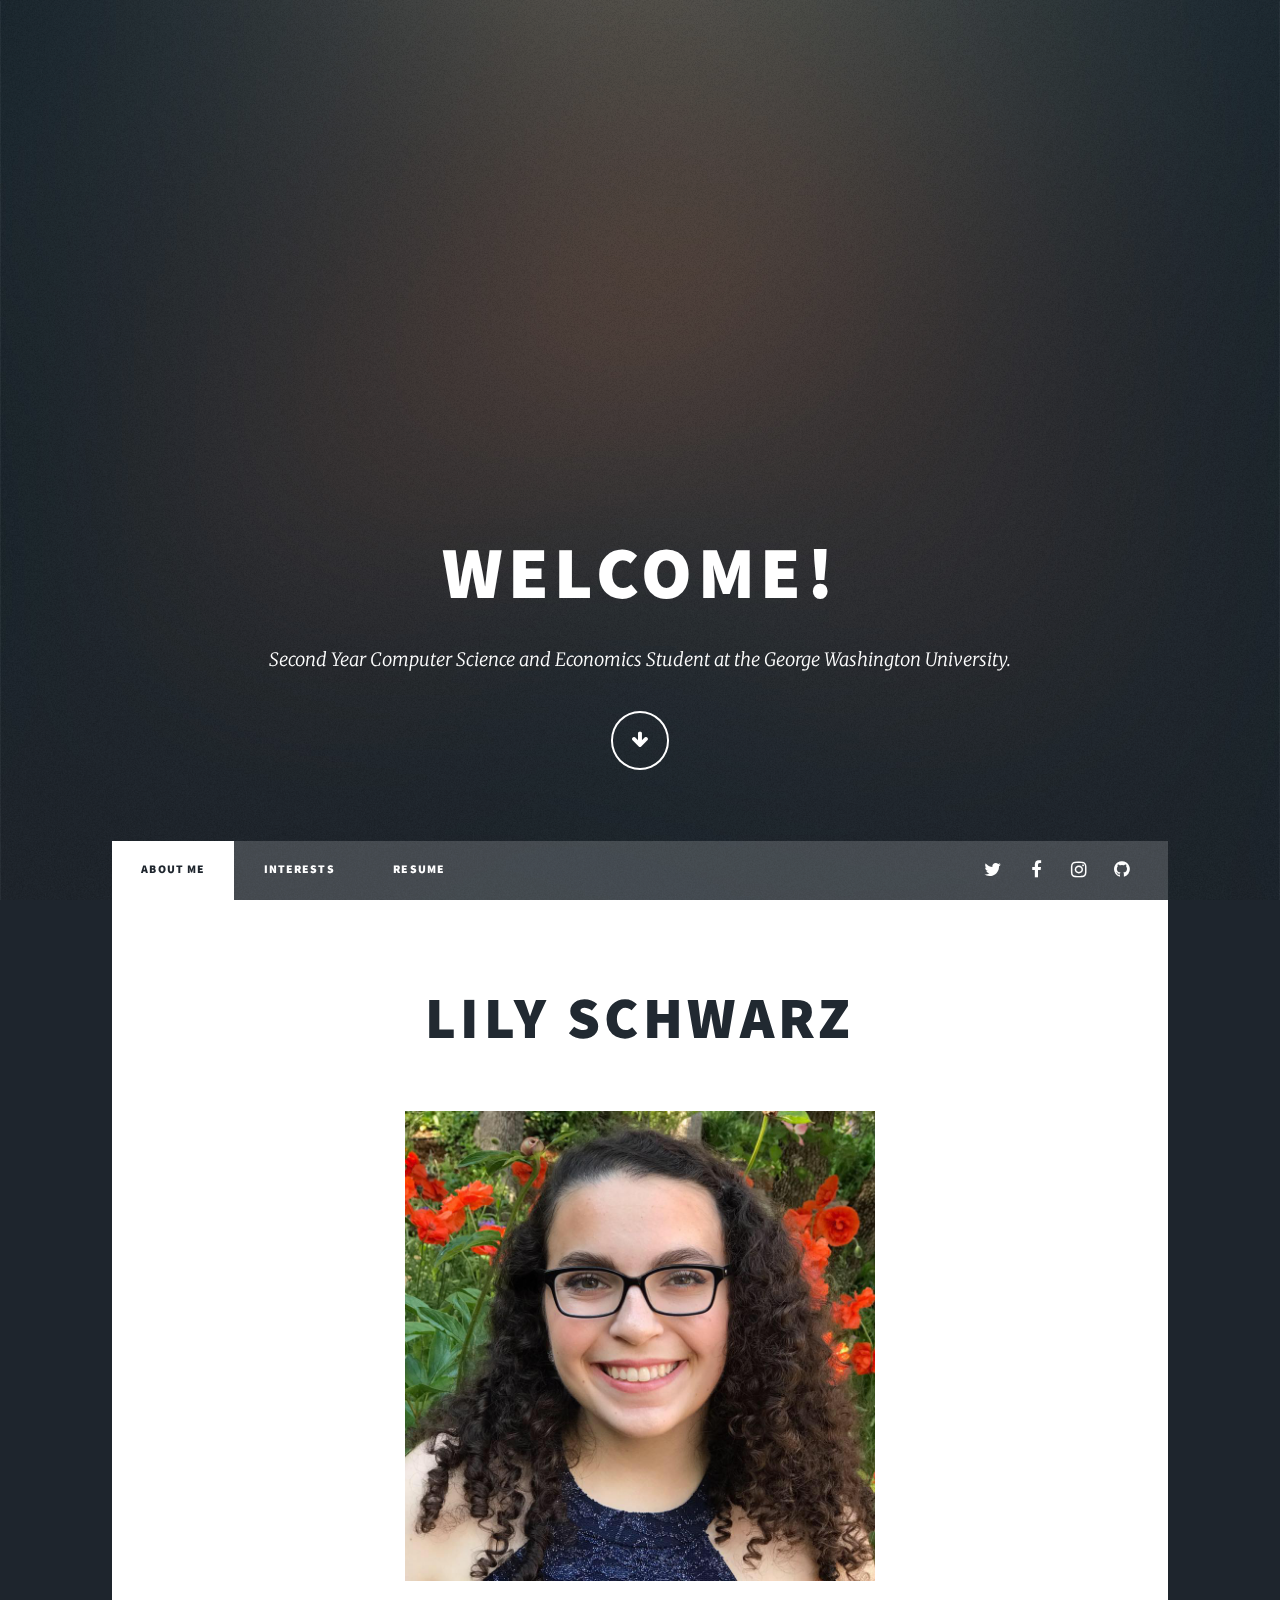
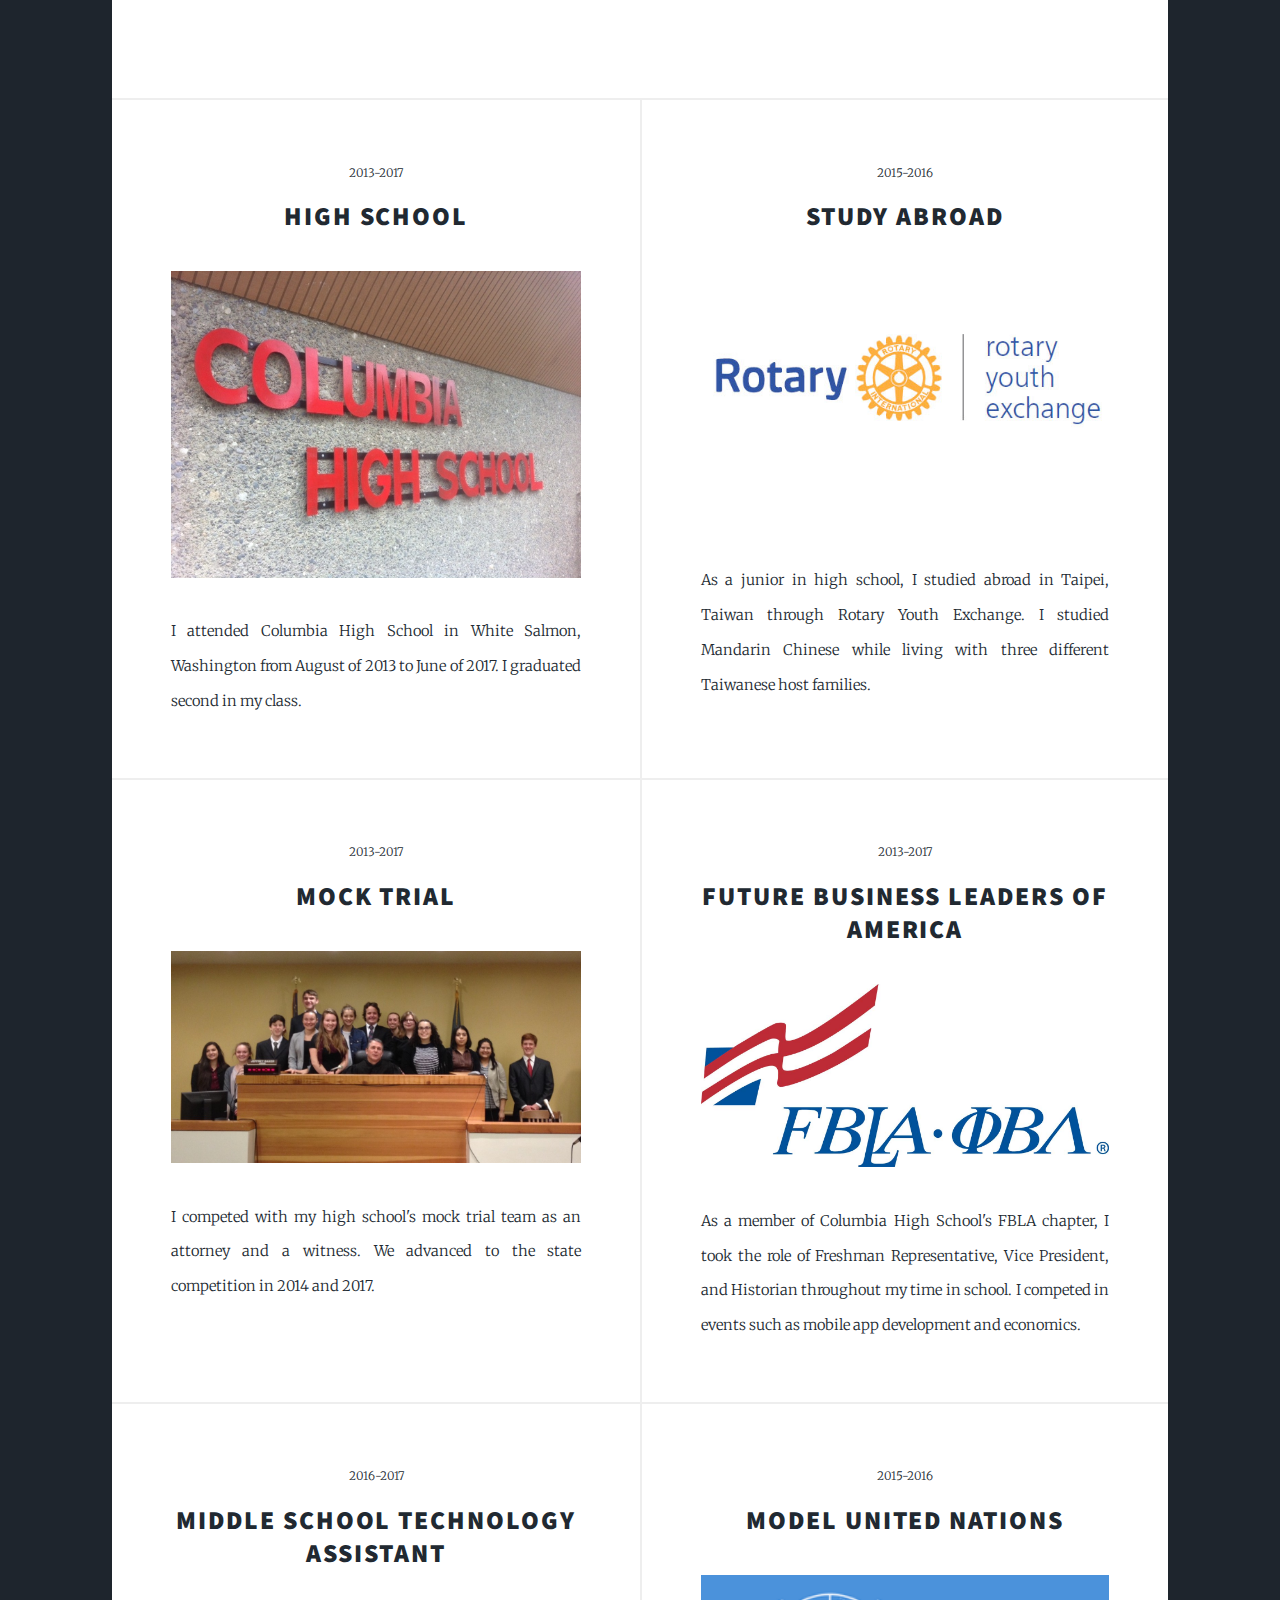
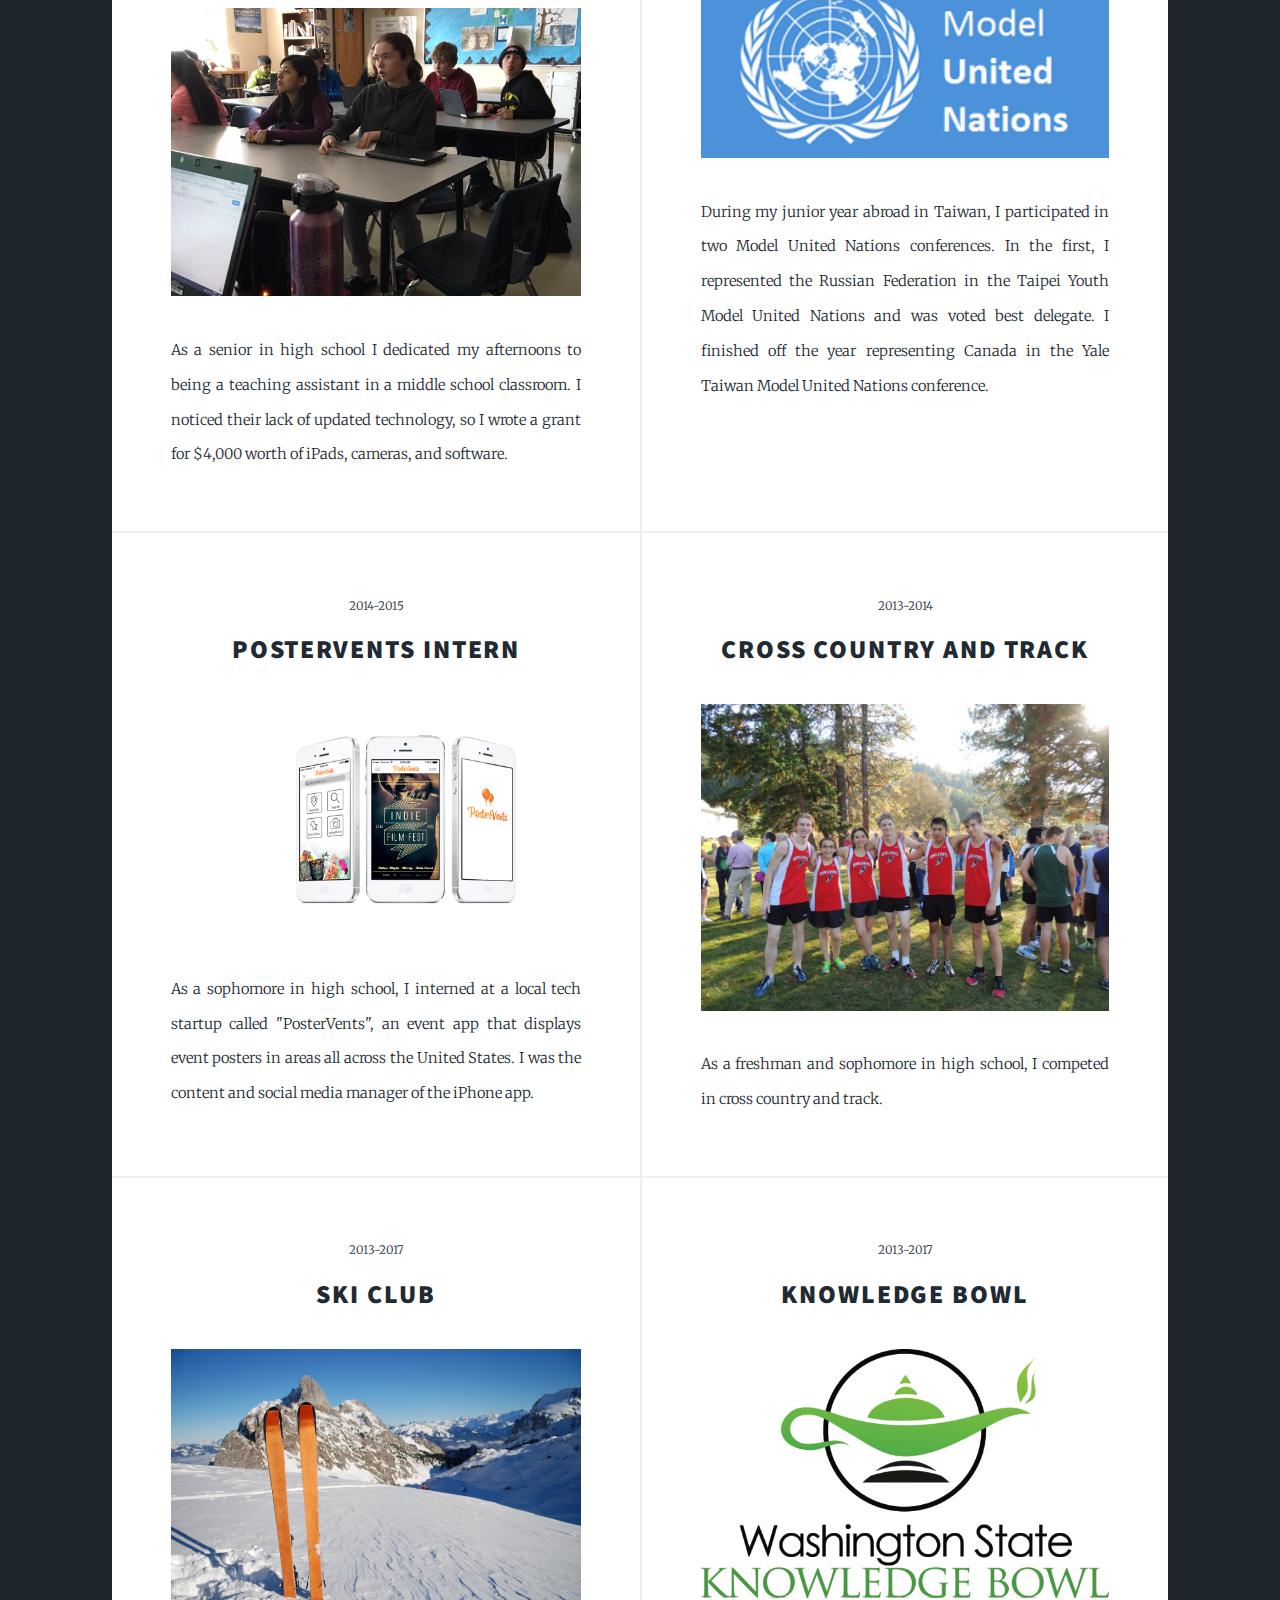
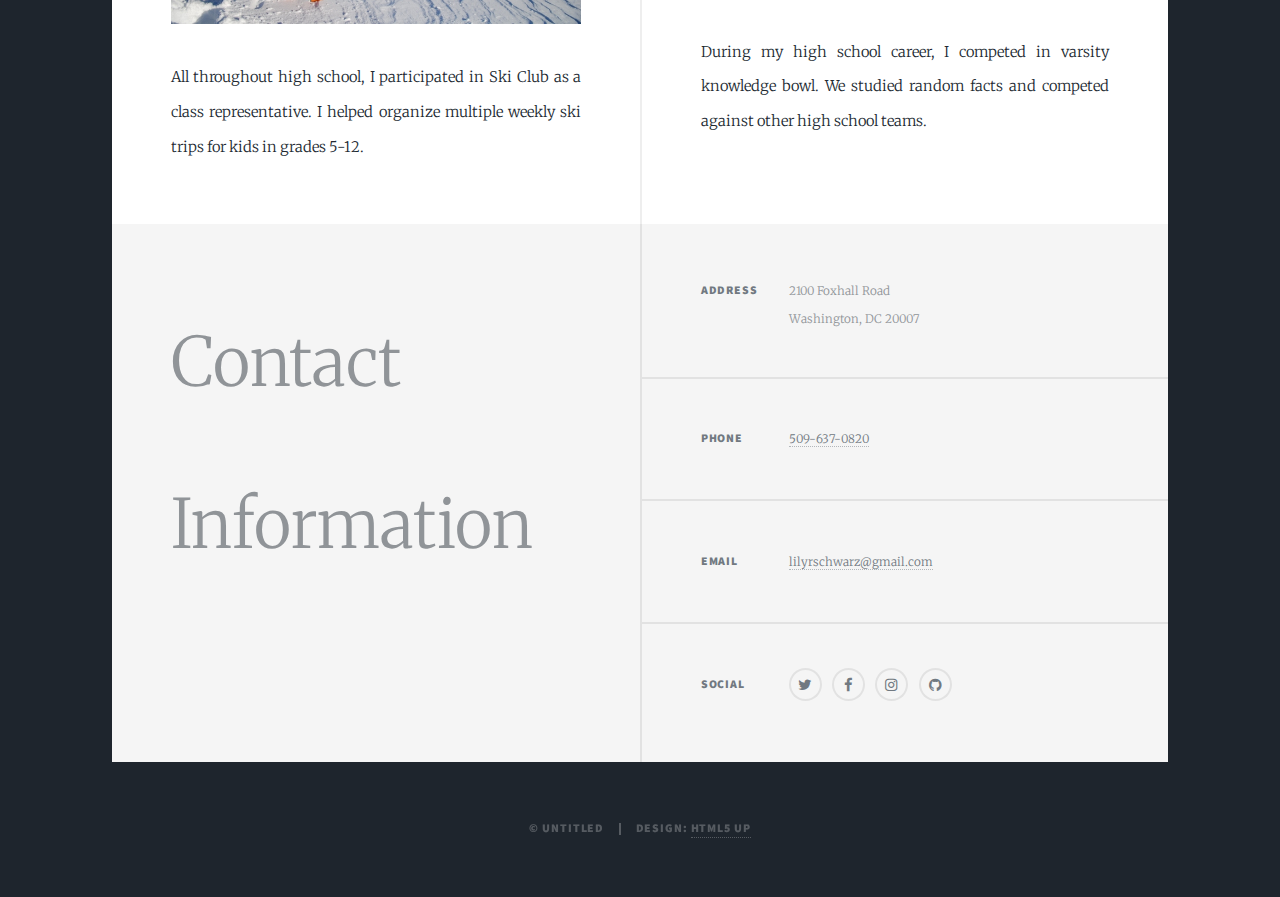
==== commit f202ff31: "update" ====
--- a/html5up-massively/index.html
+++ b/html5up-massively/index.html
@@ -22,7 +22,7 @@
 				<!-- Intro -->
 					<div id="intro">
 						<h1>Welcome!</h1>
-						<p>Hello, my name is Lily Schwarz, and I am a freshman studying computer science at the George Washington University.<a href="https://html5up.net/license"></a></p>
+						<p>Second Year Computer Science and Economics Student at the George Washington University.<a href="https://html5up.net/license"></a></p>
 						<ul class="actions">
 							<li><a href="#header" class="button icon solo fa-arrow-down scrolly">Continue</a></li>
 						</ul>
@@ -30,7 +30,7 @@
 
 				<!-- Header -->
 					<header id="header">
-						<a href="index.html" class="logo">Who am I?</a>
+						<a href="index.html" class="logo">Lily Schwarz</a>
 					</header>
 
 				<!-- Nav -->
@@ -56,7 +56,7 @@
 								<header class="major">
 									<!--<span class="date">September, 2017</span>-->
 									<h2><a href="#">Lily Schwarz</a></h2>
-									<p>My name is Lily Schwarz, and I am from White Salmon, Washington. I am 18 years old, and becoming an effective software developer is my goal. As a freshman at the George Washington University, I am hoping to get involved on and outside of campus in order to make a positive impact on the world. </p>
+									<p></p>
 								</header>
 								<a class="image main"><img src="images/18555902_1770286959654144_8986091150123698591_n.jpg" /></a>
 								<ul class="actions">
@@ -249,4 +249,4 @@
 			<script src="assets/js/main.js"></script>
 
 	</body>
-</html>+</html>
